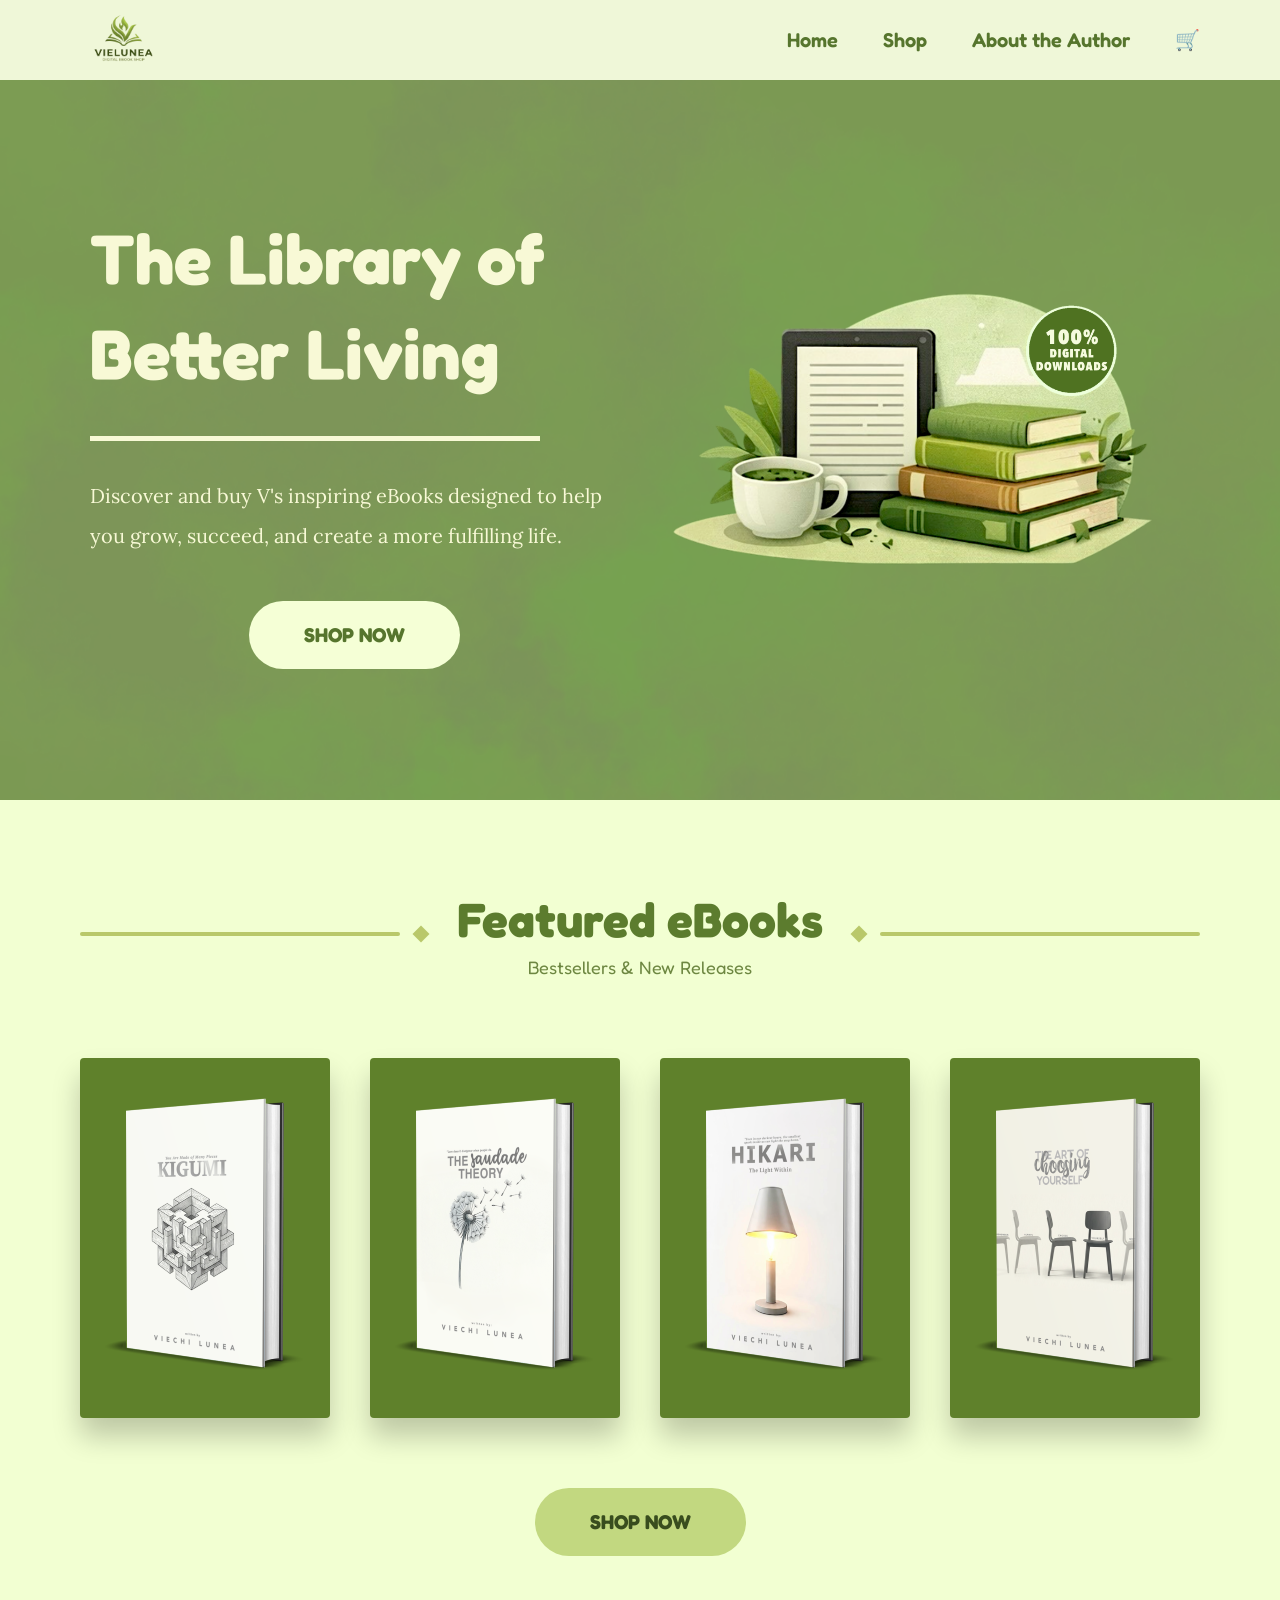
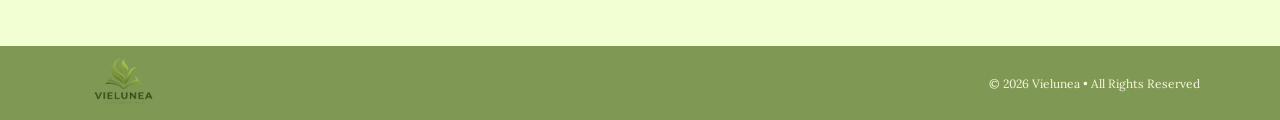
==== index.html @ cedcb0a8 "Add files via upload" ====
<!DOCTYPE html>
<html lang="en">

<head>

    <meta charset="UTF-8">
    <meta name="viewport" content="width=device-width, initial-scale=1.0">

    <title>Vielunea</title>

    <link rel="stylesheet" href="style.css">

    <!-- Google Fonts -->
    <link rel="preconnect" href="https://fonts.googleapis.com">

    <link rel="preconnect" href="https://fonts.gstatic.com" crossorigin>

    <link href="https://fonts.googleapis.com/css2?family=Fredoka:wght@400;500;600;700&family=Lora:wght@400;500&display=swap" rel="stylesheet">

</head>

<body>

    <!-- ================= NAVBAR ================= -->

    <header>

        <div class="logo">

            <img src="LOGO.PNG" alt="Vielunea Logo">

        </div>

        <nav>

            <ul>

                <li><a href="#">Home</a></li>

                <li><a href="https://ko-fi.com/viechilunea/shop" target="_blank">Shop</a></li>

                <li><a href="about.html">About the Author</a></li>

                <li>

                    <a href="https://ko-fi.com/viechilunea/shop" target="_blank">

                        🛒

                    </a>

                </li>

            </ul>

        </nav>

    </header>

    <!-- ================= HERO ================= -->

    <section class="hero">

        <div class="hero-left">

            <h1>

                The Library of <br>
                Better Living

            </h1>

            <div class="line"></div>

            <p>

                Discover and buy V's inspiring eBooks designed
                to help you grow, succeed, and create
                a more fulfilling life.

            </p>

            <a href="https://ko-fi.com/viechilunea/shop" target="_blank" class="shop-btn">

                SHOP NOW

            </a>

        </div>

        <div class="hero-right">

            <img src="DESIGN.PNG" alt="Hero">

        </div>

    </section>

    <!-- ================= FEATURED EBOOKS ================= -->

    <section class="featured">

   <div class="section-title">

        <div class="title-decoration">
            <span class="line1"></span>
            <span class="diamond"></span>
        </div>

        <div class="title-text">
            <h2>Featured eBooks</h2>
            <p>Bestsellers & New Releases</p>
        </div>

        <div class="title-decoration">
            <span class="diamond"></span>
            <span class="line1"></span>
        </div>

    </div>

        <div class="books-container">

            <a href="https://ko-fi.com/s/faf5363ed4" target="_blank" class="book-card">

                <img src="book1.png" alt="Kigumi">

            </a>

            <a href="https://ko-fi.com/s/6af732de5c" target="_blank" class="book-card">

                <img src="book2.png" alt="The Saudade Theory">

            </a>

             <a href="https://ko-fi.com/s/059b152d92" target="_blank" class="book-card">

                <img src="book3.png" alt="Hikari">

            </a>

             <a href="https://ko-fi.com/s/5d44ba60a8" target="_blank" class="book-card">

                <img src="book4.png" alt="The Art of Choosing Yourself">

            </a>

        </div>

        <div class="featured-button">

            <a href="https://ko-fi.com/viechilunea/shop" target="_blank" class="shop1-btn">

                SHOP NOW

            </a>
    
        </div>

    </section>

    
    <footer>

        <div class="footer-logo">

            <a href="index.html">

                <img src="LOGO.PNG" alt="Vielunea Logo">

            </a>

        </div>

        <div class="footer-text">

            <p>© 2026 Vielunea • All Rights Reserved</p>

        </div>

    </footer>

    <script src="js/script.js"></script>

</body>

</html>
---- style.css ----
/* ===================== RESET ===================== */

*{
    margin:0;
    padding:0;
    box-sizing:border-box;
}

html{

    scroll-behavior:smooth;

}

body{

    background:#EFF7D8;

    font-family:"Fredoka",sans-serif;

}

/* ===================== NAVBAR ===================== */

header{

    width:100%;

    height:80px;

    display:flex;

    justify-content:space-between;

    align-items:center;

    padding:0 80px;

    background:#EFF7D8;

}

.logo img{

    height:70px;

}

nav ul{

    display:flex;

    gap:45px;

    list-style:none;

    align-items:center;

}

nav a{

    text-decoration:none;

    color:#56752D;

    font-size:20px;

    font-weight:600;

    transition:.3s;

}

nav a:hover{

    color:#8AB848;

}

/* ===================== HERO ===================== */

.hero{
    width:100%;
    min-height:720px;

    background-image: url("BG.PNG");
    background-size: cover;
    background-position: center;
    background-repeat: no-repeat;

    display:flex;
    justify-content:space-between;
    align-items:center;
    padding:70px 90px;
}


.hero-left h1{

    color:#F8F9D6;

    font-size:70px;

    line-height:95px;

}

.line{

    width:450px;

    height:5px;

    background:#F8F9D6;

    margin:35px 0;

}

.hero-left p{

    font-family:"Lora",serif;

    color:#F8F9D6;

    font-size:20px;

    font-weight: 300;

    line-height:40px;

    margin-bottom:45px;

}

.hero-left{
    width:48%;
    display:flex;
    flex-direction:column;
}

.shop-btn{
    display:inline-block;
    text-decoration:none;
    color:#56752D;
    background:#F5FFD6;
    padding:22px 55px;
    border-radius:45px;
    font-size:20px;
    font-weight:700;
    transition:.3s;

    align-self:center; /* Centers the button */
}

.shop-btn:hover{
    transform:translateY(-5px);
}

.hero-right{

    width:50%;

}

.hero-right img{

    width:100%;

}

/* ===================== FEATURED ===================== */

.featured{

    background:#f2ffd2;

    padding:90px 70px;

}

/* ===================== SECTION TITLE ===================== */

.section-title{

    display:flex;

    align-items:center;

    justify-content:center;

    gap:30px;

    margin-bottom:50px;

}

.title-text{

    text-align:center;

}

.title-text h2{

    font-size:48px;

    color:#5C7C2E;

    margin:0;

}

.title-text p{

    margin-top:8px;

    color:#6D8741;

    font-size:18px;

}

/* Decoration */

.title-decoration{

    display:flex;

    align-items:center;

    gap:15px;

}

.line1{

    width:320px;

    height:4px;

    background:#B9C86A;

    border-radius:5px;

}

.diamond{

    width:12px;

    height:12px;

    background:#B9C86A;

    transform:rotate(45deg);

}

.shop1-btn{
    display:inline-block;
    text-decoration:none;
    color:#394d1e;
    background:#c2d880;
    padding:22px 55px;
    border-radius:45px;
    font-size:20px;
    font-weight:700;
    transition:.3s;

    align-self:center; /* Centers the button */
}

.shop1-btn:hover{
    transform:translateY(-5px);
}

/* ================= BOOKS ================= */

.books-container{

    display:flex;

    justify-content:center;

    gap:40px;

    flex-wrap:wrap;

    margin-top: 80px;

}

.book-card{

    width:250px;

    height:360px;

    background:#5F812B;

    display:flex;

    justify-content:center;

    align-items:center;

    text-decoration:none;

    border-radius:4px;

    overflow:hidden;

    box-shadow:0 18px 28px rgba(0,0,0,.22);

    transition:.35s;

}

.book-card:hover{

    transform:translateY(-12px);

    box-shadow:0 28px 40px rgba(0,0,0,.30);

}

.book-card img{

    width:150%;

    transition:.35s;

}

.book-card:hover img{

    transform:scale(1.06);

}

/* ================= BUTTON ================= */

.featured-button{

    margin-top:70px;

    text-align:center;

}

.active{

    color:#9CCB53 !important;

}

/* =====================================

ABOUT PAGE

===================================== */

.about-page{

    background:#EFF7D8;

    padding:80px 8%;

}

.about-page h1{

    text-align:center;

    font-size:50px;

    color:#59752F;

    margin-bottom:60px;

}

.about-container{

    background:#7F9955;

    border-radius:35px;

    display:flex;

    align-items:center;

    justify-content:space-between;

    gap:60px;

    padding:50px;

}

.about-content{

    flex:1;

}

.about-content h2{

    font-size:48px;

    color:#F9F8DC;

    margin-bottom:30px;

}

.about-content p{

    font-family:"Lora",serif;

    font-size:18px;

    line-height:1.9;

    color:#F9F8DC;

    margin-bottom:15px;

}

.about-image{

    flex:0 0 430px;

    display:flex;

    justify-content:center;

    align-items:flex-end;

}

.about-image img{

    width:200%;

    object-fit:contain;

}

/* =====================================

SOCIALS

===================================== */

.social-section{

    background:#EFF7D8;

    padding:70px 0;

    text-align:center;

}

.social-section h2{

    color:#5C7A32;

    font-size:16px;

    font-family: Georgia, 'Times New Roman', Times, serif;

    margin-bottom:25px;

}

.social-icons{

    display:flex;

    justify-content:center;

    gap:20px;

}

.social-icons img{

    width:70px;

    transition:.3s;

}

.social-icons img:hover{

    transform:translateY(-10px) scale(1.08);

}

/* =====================================

FOOTER

===================================== */

footer{

    background:#7F9955;

    padding:0 80px;

    display:flex;

    justify-content:space-between;

    align-items:center;

}

.footer-logo img{

    height:70px;

}

.footer-text p{

    color:#F9F8DC;

    font-size:12px;

    font-family:"Lora", serif;

}

/* =========================================================
   RESPONSIVE DESIGN
   ========================================================= */


/* ===================== TABLET ===================== */

@media (max-width: 1024px){

    /* ---------- NAVBAR ---------- */

    header{
        height:auto;
        min-height:75px;
        padding:10px 40px;
    }

    .logo img{
        height:60px;
    }

    nav ul{
        gap:25px;
    }

    nav a{
        font-size:17px;
    }


    /* ---------- HERO ---------- */

    .hero{
        min-height:650px;
        padding:60px 50px;
        gap:30px;
    }

    .hero-left{
        width:50%;
    }

    .hero-left h1{
        font-size:55px;
        line-height:1.25;
    }

    .line{
        width:100%;
        max-width:350px;
        margin:25px 0;
    }

    .hero-left p{
        font-size:17px;
        line-height:1.8;
        margin-bottom:35px;
    }

    .shop-btn{
        padding:18px 45px;
        font-size:18px;
    }

    .hero-right{
        width:50%;
    }


    /* ---------- FEATURED ---------- */

    .featured{
        padding:70px 40px;
    }

    .section-title{
        gap:20px;
    }

    .line1{
        width:180px;
    }

    .title-text h2{
        font-size:40px;
    }

    .title-text p{
        font-size:16px;
    }

    .books-container{
        gap:30px;
        margin-top:60px;
    }

    .book-card{
        width:220px;
        height:320px;
    }


    /* ---------- ABOUT ---------- */

    .about-page{
        padding:70px 5%;
    }

    .about-page h1{
        font-size:45px;
        margin-bottom:45px;
    }

    .about-container{
        gap:35px;
        padding:40px;
    }

    .about-content h2{
        font-size:38px;
    }

    .about-content p{
        font-size:16px;
    }

    .about-image{
        flex:0 0 320px;
    }

    .about-image img{
        width:160%;
    }


    /* ---------- FOOTER ---------- */

    footer{
        padding:10px 40px;
    }

}


/* ===================== MOBILE ===================== */

@media (max-width: 768px){

    /* ---------- NAVBAR ---------- */

    header{
        flex-direction:column;
        justify-content:center;
        gap:8px;
        padding:10px 20px 15px;
    }

    .logo img{
        height:58px;
    }

    nav{
        width:100%;
    }

    nav ul{
        justify-content:center;
        gap:18px;
        flex-wrap:wrap;
    }

    nav a{
        font-size:15px;
    }


    /* ---------- HERO ---------- */

    .hero{
        min-height:auto;
        flex-direction:column;
        justify-content:center;
        text-align:center;
        padding:60px 25px 40px;
        gap:35px;
    }

    .hero-left{
        width:100%;
        align-items:center;
    }

    .hero-left h1{
        font-size:43px;
        line-height:1.2;
    }

    .line{
        width:75%;
        height:4px;
        margin:25px auto;
    }

    .hero-left p{
        max-width:550px;
        font-size:16px;
        line-height:1.8;
        margin-bottom:30px;
    }

    .shop-btn{
        padding:16px 40px;
        font-size:17px;
    }

    .hero-right{
        width:90%;
        max-width:500px;
    }


    /* ---------- FEATURED ---------- */

    .featured{
        padding:60px 20px;
    }

    .section-title{
        gap:12px;
        margin-bottom:30px;
    }

    .title-decoration{
        gap:8px;
    }

    .line1{
        width:70px;
        height:3px;
    }

    .diamond{
        width:9px;
        height:9px;
    }

    .title-text h2{
        font-size:32px;
    }

    .title-text p{
        font-size:14px;
        margin-top:5px;
    }

    .books-container{
        gap:25px;
        margin-top:45px;
    }

    .book-card{
        width:calc(50% - 15px);
        max-width:220px;
        height:auto;
        aspect-ratio:250 / 360;
    }

    .featured-button{
        margin-top:50px;
    }

    .shop1-btn{
        padding:16px 40px;
        font-size:17px;
    }


    /* ---------- ABOUT ---------- */

    .about-page{
        padding:55px 20px;
    }

    .about-page h1{
        font-size:38px;
        margin-bottom:35px;
    }

    .about-container{
        flex-direction:column;
        gap:30px;
        padding:35px 25px 20px;
        border-radius:25px;
        text-align:center;
    }

    .about-content{
        width:100%;
    }

    .about-content h2{
        font-size:32px;
        margin-bottom:22px;
    }

    .about-content p{
        font-size:15px;
        line-height:1.8;
        margin-bottom:18px;
    }

    .about-image{
        flex:0 0 auto;
        width:100%;
    }

    .about-image img{
        width:100%;
        max-width:380px;
    }


    /* ---------- SOCIALS ---------- */

    .social-section{
        padding:55px 20px;
    }

    .social-section h2{
        font-size:15px;
        line-height:1.6;
        max-width:450px;
        margin:0 auto 25px;
    }

    .social-icons{
        gap:15px;
    }

    .social-icons img{
        width:58px;
    }


    /* ---------- FOOTER ---------- */

    footer{
        flex-direction:column;
        justify-content:center;
        text-align:center;
        gap:5px;
        padding:15px 20px;
    }

    .footer-logo img{
        height:55px;
    }

    .footer-text p{
        font-size:11px;
    }

}


/* ===================== SMALL PHONES ===================== */

@media (max-width: 480px){

    /* ---------- NAVBAR ---------- */

    header{
        padding:8px 15px 13px;
    }

    .logo img{
        height:52px;
    }

    nav ul{
        gap:12px;
    }

    nav a{
        font-size:13px;
    }


    /* ---------- HERO ---------- */

    .hero{
        padding:45px 18px 30px;
        gap:25px;
    }

    .hero-left h1{
        font-size:36px;
    }

    .line{
        width:70%;
        margin:20px auto;
    }

    .hero-left p{
        font-size:14px;
        line-height:1.7;
    }

    .shop-btn{
        padding:14px 32px;
        font-size:15px;
    }

    .hero-right{
        width:100%;
    }


    /* ---------- FEATURED ---------- */

    .featured{
        padding:45px 15px;
    }

    .section-title{
        gap:7px;
    }

    .line1{
        width:35px;
    }

    .diamond{
        width:7px;
        height:7px;
    }

    .title-text h2{
        font-size:27px;
    }

    .title-text p{
        font-size:12px;
    }

    .books-container{
        gap:15px;
        margin-top:35px;
    }

    .book-card{
        width:calc(50% - 8px);
        max-width:none;
    }

    .shop1-btn{
        padding:14px 32px;
        font-size:15px;
    }


    /* ---------- ABOUT ---------- */

    .about-page{
        padding:45px 15px;
    }

    .about-page h1{
        font-size:32px;
        margin-bottom:30px;
    }

    .about-container{
        padding:28px 20px 10px;
        border-radius:22px;
    }

    .about-content h2{
        font-size:28px;
    }

    .about-content p{
        font-size:14px;
        line-height:1.75;
    }

    .about-image img{
        max-width:320px;
    }


    /* ---------- SOCIALS ---------- */

    .social-section{
        padding:45px 15px;
    }

    .social-section h2{
        font-size:14px;
    }

    .social-icons{
        gap:12px;
    }

    .social-icons img{
        width:52px;
    }


    /* ---------- FOOTER ---------- */

    .footer-logo img{
        height:50px;
    }

    .footer-text p{
        font-size:10px;
    }

}
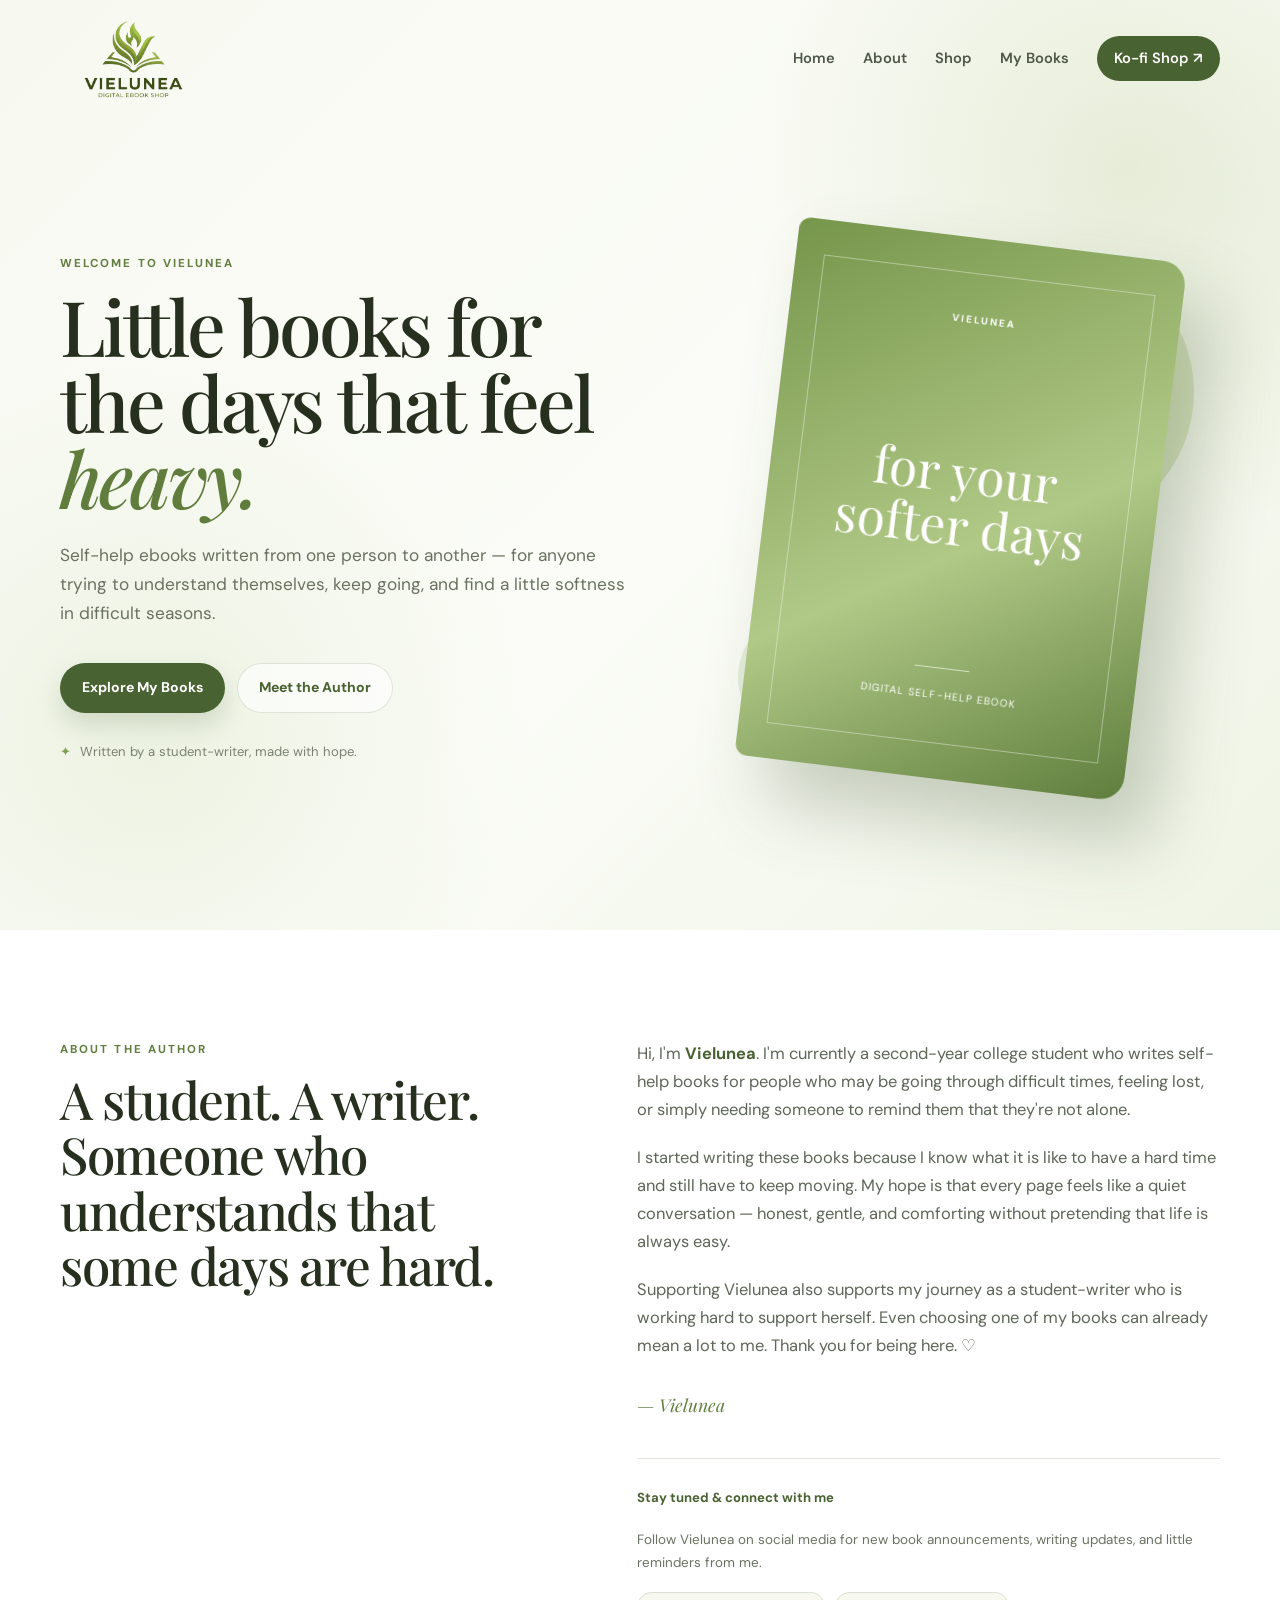
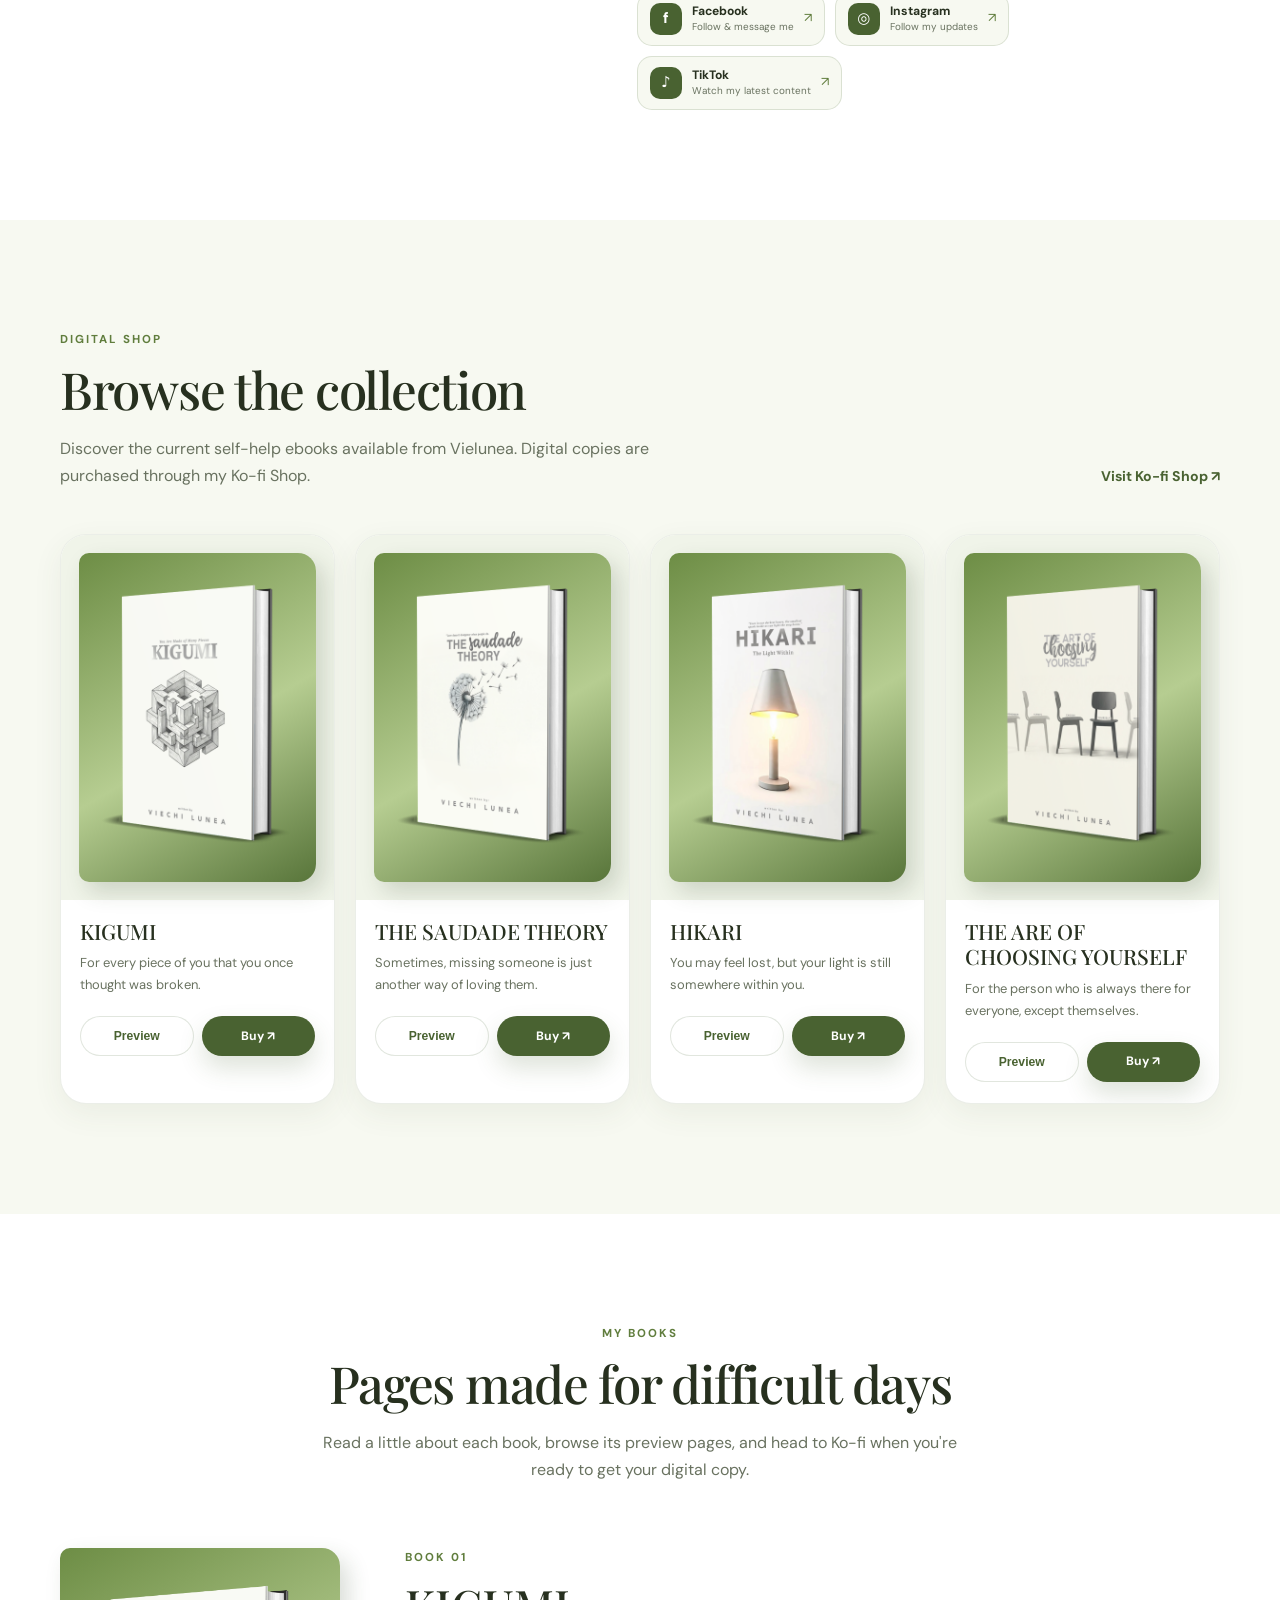
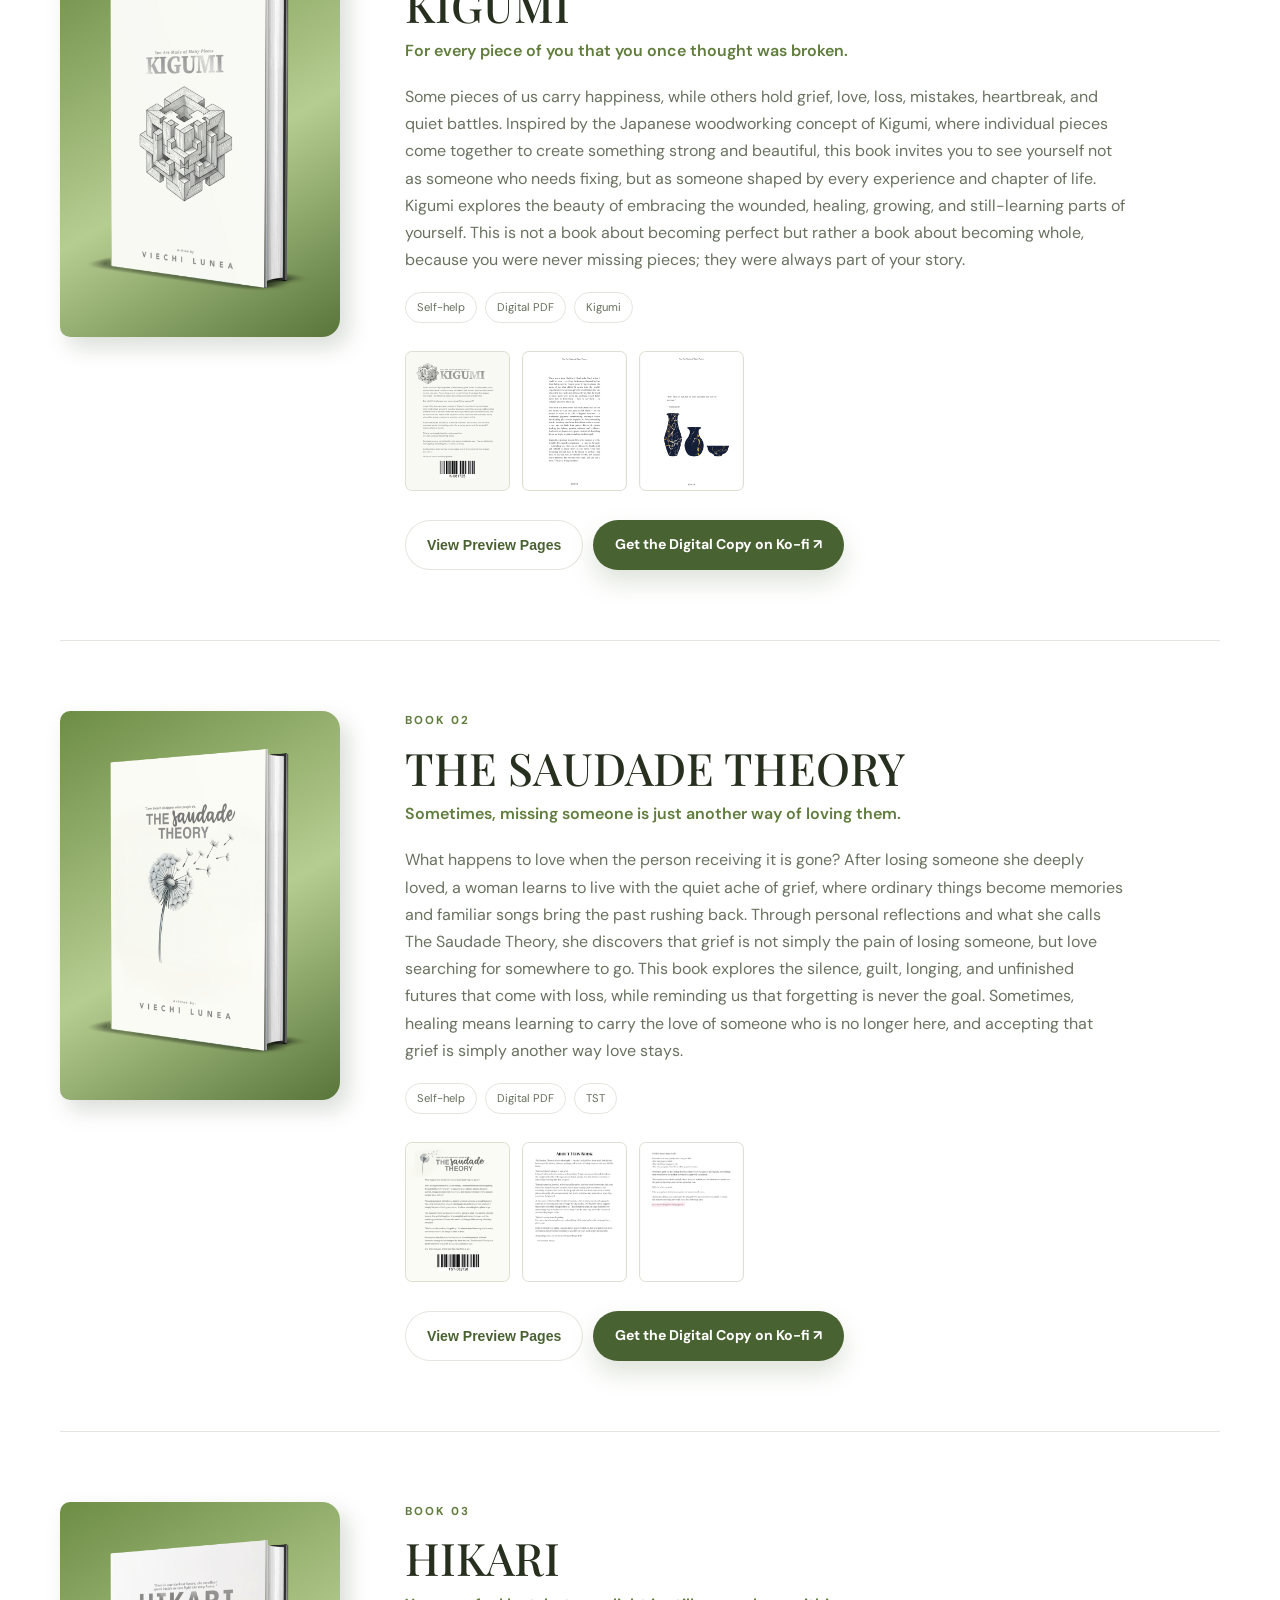
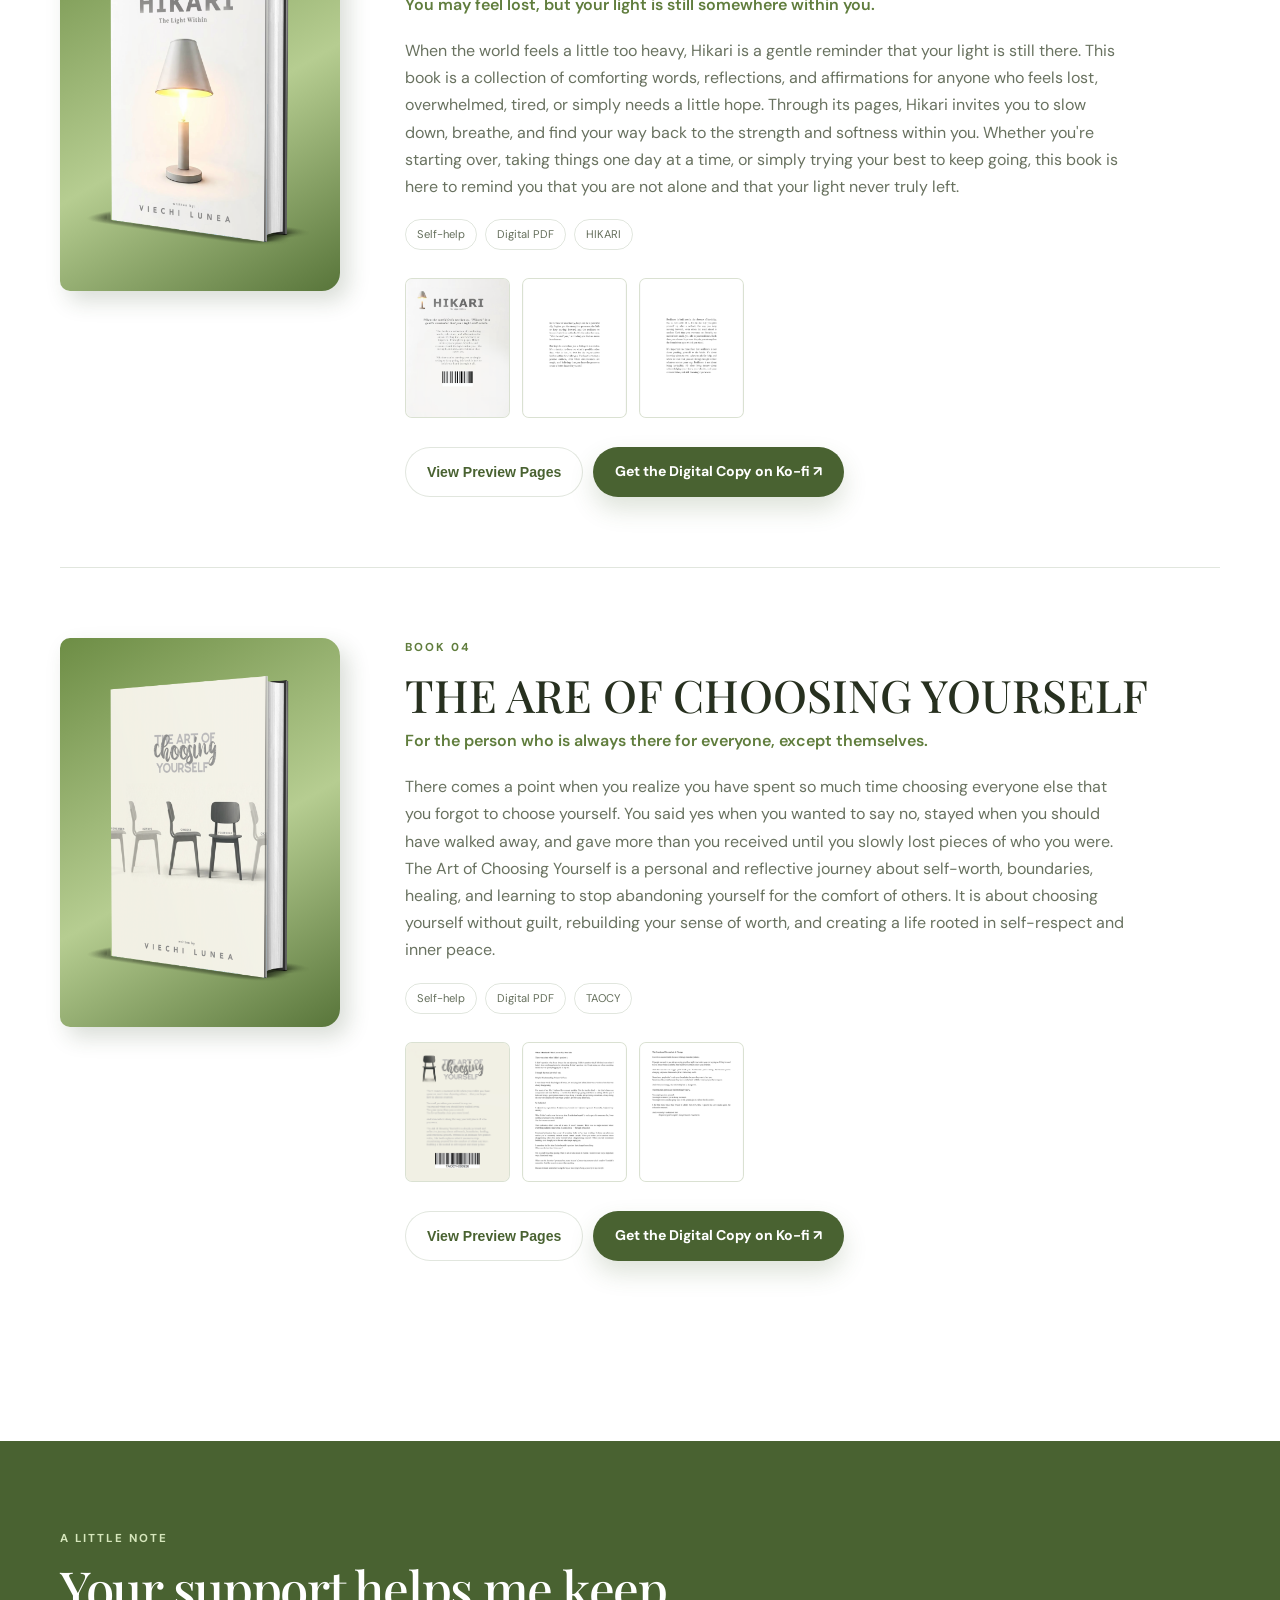
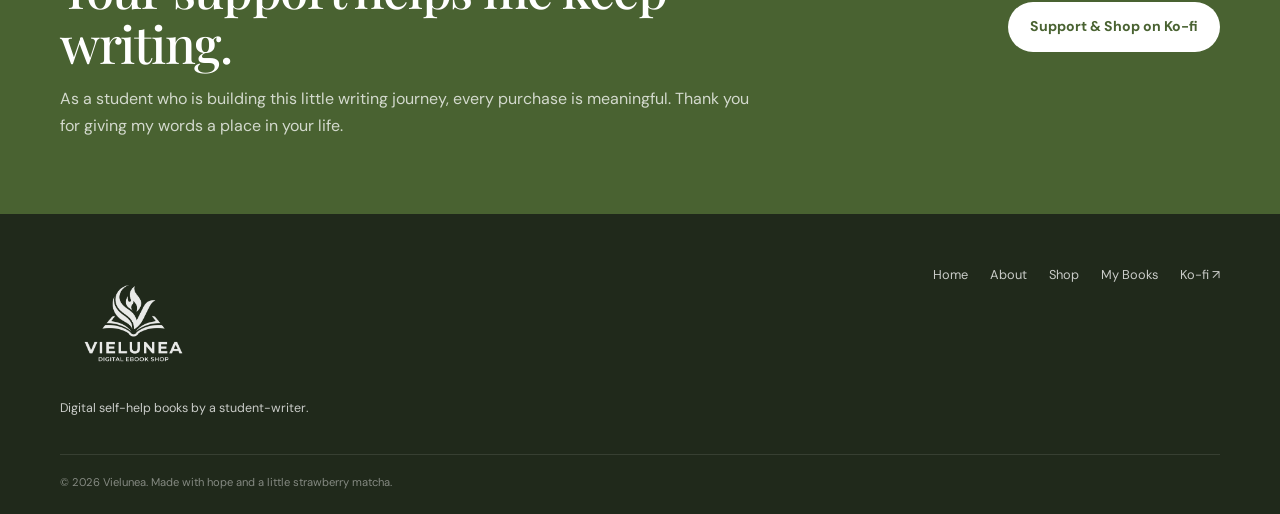
==== commit b4315ff0: "Add files via upload" ====
--- a/index.html
+++ b/index.html
@@ -1,187 +1,267 @@
-<!DOCTYPE html>
-<html lang="en">
-
-<head>
-
-    <meta charset="UTF-8">
-    <meta name="viewport" content="width=device-width, initial-scale=1.0">
-
-    <title>Vielunea</title>
-
-    <link rel="stylesheet" href="style.css">
-
-    <!-- Google Fonts -->
-    <link rel="preconnect" href="https://fonts.googleapis.com">
-
-    <link rel="preconnect" href="https://fonts.gstatic.com" crossorigin>
-
-    <link href="https://fonts.googleapis.com/css2?family=Fredoka:wght@400;500;600;700&family=Lora:wght@400;500&display=swap" rel="stylesheet">
-
-</head>
-
-<body>
-
-    <!-- ================= NAVBAR ================= -->
-
-    <header>
-
-        <div class="logo">
-
-            <img src="LOGO.PNG" alt="Vielunea Logo">
-
-        </div>
-
-        <nav>
-
-            <ul>
-
-                <li><a href="#">Home</a></li>
-
-                <li><a href="https://ko-fi.com/viechilunea/shop" target="_blank">Shop</a></li>
-
-                <li><a href="about.html">About the Author</a></li>
-
-                <li>
-
-                    <a href="https://ko-fi.com/viechilunea/shop" target="_blank">
-
-                        🛒
-
-                    </a>
-
-                </li>
-
-            </ul>
-
-        </nav>
-
-    </header>
-
-    <!-- ================= HERO ================= -->
-
-    <section class="hero">
-
-        <div class="hero-left">
-
-            <h1>
-
-                The Library of <br>
-                Better Living
-
-            </h1>
-
-            <div class="line"></div>
-
-            <p>
-
-                Discover and buy V's inspiring eBooks designed
-                to help you grow, succeed, and create
-                a more fulfilling life.
-
-            </p>
-
-            <a href="https://ko-fi.com/viechilunea/shop" target="_blank" class="shop-btn">
-
-                SHOP NOW
-
-            </a>
-
-        </div>
-
-        <div class="hero-right">
-
-            <img src="DESIGN.PNG" alt="Hero">
-
-        </div>
-
-    </section>
-
-    <!-- ================= FEATURED EBOOKS ================= -->
-
-    <section class="featured">
-
-   <div class="section-title">
-
-        <div class="title-decoration">
-            <span class="line1"></span>
-            <span class="diamond"></span>
-        </div>
-
-        <div class="title-text">
-            <h2>Featured eBooks</h2>
-            <p>Bestsellers & New Releases</p>
-        </div>
-
-        <div class="title-decoration">
-            <span class="diamond"></span>
-            <span class="line1"></span>
-        </div>
-
-    </div>
-
-        <div class="books-container">
-
-            <a href="https://ko-fi.com/s/faf5363ed4" target="_blank" class="book-card">
-
-                <img src="book1.png" alt="Kigumi">
-
-            </a>
-
-            <a href="https://ko-fi.com/s/6af732de5c" target="_blank" class="book-card">
-
-                <img src="book2.png" alt="The Saudade Theory">
-
-            </a>
-
-             <a href="https://ko-fi.com/s/059b152d92" target="_blank" class="book-card">
-
-                <img src="book3.png" alt="Hikari">
-
-            </a>
-
-             <a href="https://ko-fi.com/s/5d44ba60a8" target="_blank" class="book-card">
-
-                <img src="book4.png" alt="The Art of Choosing Yourself">
-
-            </a>
-
-        </div>
-
-        <div class="featured-button">
-
-            <a href="https://ko-fi.com/viechilunea/shop" target="_blank" class="shop1-btn">
-
-                SHOP NOW
-
-            </a>
-    
-        </div>
-
-    </section>
-
-    
-    <footer>
-
-        <div class="footer-logo">
-
-            <a href="index.html">
-
-                <img src="LOGO.PNG" alt="Vielunea Logo">
-
-            </a>
-
-        </div>
-
-        <div class="footer-text">
-
-            <p>© 2026 Vielunea • All Rights Reserved</p>
-
-        </div>
-
-    </footer>
-
-    <script src="js/script.js"></script>
-
-</body>
-
-</html>+<!DOCTYPE html>
+<html lang="en">
+<head>
+    <meta charset="UTF-8">
+    <meta name="viewport" content="width=device-width, initial-scale=1.0">
+    <meta name="description" content="Vielunea — digital self-help books by a student-writer.">
+    <meta name="theme-color" content="#edf3e3">
+    <title>Vielunea | Digital Ebook Shop</title>
+    <link rel="icon" type="image/png" href="assets/logo.png">
+    <link rel="stylesheet" href="style.css">
+</head>
+
+<body>
+    <header class="site-header" id="home">
+        <nav class="navbar container">
+            <a class="brand" href="#home" aria-label="Vielunea Home">
+                <img src="assets/logo.png" alt="Vielunea Digital Ebook Shop logo">
+            </a>
+
+            <button class="menu-toggle" id="menuToggle" aria-label="Open navigation" aria-expanded="false">
+                <span></span><span></span><span></span>
+            </button>
+
+            <div class="nav-links" id="navLinks">
+                <a href="#home">Home</a>
+                <a href="#about">About</a>
+                <a href="#shop">Shop</a>
+                <a href="#my-books">My Books</a>
+                <a class="nav-cta" href="https://ko-fi.com/viechilunea/shop" target="_blank" rel="noopener noreferrer">Ko-fi Shop ↗</a>
+            </div>
+        </nav>
+
+        <div class="hero container">
+            <div class="hero-copy">
+                <p class="eyebrow">WELCOME TO VIELUNEA</p>
+                <h1>Little books for the days that feel <em>heavy.</em></h1>
+                <p class="hero-text">
+                    Self-help ebooks written from one person to another —
+                    for anyone trying to understand themselves, keep going,
+                    and find a little softness in difficult seasons.
+                </p>
+
+                <div class="hero-actions">
+                    <a class="button button-primary" href="#my-books">Explore My Books</a>
+                    <a class="button button-ghost" href="#about">Meet the Author</a>
+                </div>
+
+                <div class="hero-note">
+                    <span class="leaf">✦</span>
+                    Written by a student-writer, made with hope.
+                </div>
+            </div>
+
+            <div class="hero-art" aria-hidden="true">
+                <div class="orb orb-one"></div>
+                <div class="orb orb-two"></div>
+                <div class="hero-card">
+                    <div class="mini-book">
+                        <span class="mini-label">VIELUNEA</span>
+                        <span class="mini-title">for your<br>softer days</span>
+                        <span class="mini-line"></span>
+                        <span class="mini-author">digital self-help ebook</span>
+                    </div>
+                </div>
+            </div>
+        </div>
+    </header>
+
+    <main>
+        <!-- ABOUT -->
+        <section class="section about-section" id="about">
+            <div class="container about-grid">
+                <div class="section-heading">
+                    <p class="eyebrow">ABOUT THE AUTHOR</p>
+                    <h2>A student. A writer. Someone who understands that some days are hard.</h2>
+                </div>
+
+                <div class="about-copy">
+                    <p>
+                        Hi, I'm <strong>Vielunea</strong>.
+                        I'm currently a second-year college student who writes
+                        self-help books for people who may be going through
+                        difficult times, feeling lost, or simply needing
+                        someone to remind them that they're not alone.
+                    </p>
+
+                    <p>
+                        I started writing these books because I know what it is
+                        like to have a hard time and still have to keep moving.
+                        My hope is that every page feels like a quiet conversation —
+                        honest, gentle, and comforting without pretending that
+                        life is always easy.
+                    </p>
+
+                    <p>
+                        Supporting Vielunea also supports my journey as a
+                        student-writer who is working hard to support herself.
+                        Even choosing one of my books can already mean a lot to me.
+                        Thank you for being here. ♡
+                    </p>
+
+                    <div class="signature">— Vielunea</div>
+
+                    <div class="social-connect">
+                        <p class="social-title">Stay tuned & connect with me</p>
+                        <p class="social-text">
+                            Follow Vielunea on social media for new book announcements,
+                            writing updates, and little reminders from me.
+                        </p>
+
+                        <div class="social-links">
+                            <a class="social-link" href="https://www.facebook.com/share/1BqPq4ExX4/?mibextid=wwXIfr" target="_blank" rel="noopener noreferrer">
+                                <span class="social-icon">f</span>
+                                <span>
+                                    <strong>Facebook</strong>
+                                    <small>Follow & message me</small>
+                                </span>
+                                <span class="social-arrow">↗</span>
+                            </a>
+
+                            <a class="social-link" href="https://www.instagram.com/_vielunea?igsh=ZDZnZWVvc3piOWpz&utm_source=qr" target="_blank" rel="noopener noreferrer">
+                                <span class="social-icon">◎</span>
+                                <span>
+                                    <strong>Instagram</strong>
+                                    <small>Follow my updates</small>
+                                </span>
+                                <span class="social-arrow">↗</span>
+                            </a>
+
+                            <a class="social-link" href="https://www.tiktok.com/@vielunea20?_r=1&_t=ZS-99KpHWqQW9q" target="_blank" rel="noopener noreferrer">
+                                <span class="social-icon">♪</span>
+                                <span>
+                                    <strong>TikTok</strong>
+                                    <small>Watch my latest content</small>
+                                </span>
+                                <span class="social-arrow">↗</span>
+                            </a>
+                        </div>
+                    </div>
+                </div>
+            </div>
+        </section>
+
+        <!-- SHOP -->
+        <section class="section shop-section" id="shop">
+            <div class="container">
+                <div class="section-top">
+                    <div>
+                        <p class="eyebrow">DIGITAL SHOP</p>
+                        <h2>Browse the collection</h2>
+                        <p class="section-intro">
+                            Discover the current self-help ebooks available from Vielunea.
+                            Digital copies are purchased through my Ko-fi Shop.
+                        </p>
+                    </div>
+
+                    <a class="text-link" id="mainKofiLink"
+                       href="https://ko-fi.com/viechilunea/shop"
+                       target="_blank"
+                       rel="noopener noreferrer">
+                        Visit Ko-fi Shop ↗
+                    </a>
+                </div>
+
+                <div class="book-grid" id="bookGrid"></div>
+            </div>
+        </section>
+
+        <!-- MY BOOKS -->
+        <section class="section books-section" id="my-books">
+            <div class="container">
+                <div class="section-heading centered">
+                    <p class="eyebrow">MY BOOKS</p>
+                    <h2>Pages made for difficult days</h2>
+                    <p class="section-intro">
+                        Read a little about each book, browse its preview pages,
+                        and head to Ko-fi when you're ready to get your digital copy.
+                    </p>
+                </div>
+
+                <div id="bookDetails"></div>
+            </div>
+        </section>
+
+        <!-- SUPPORT -->
+        <section class="support-section">
+            <div class="container support-box">
+                <div>
+                    <p class="eyebrow">A LITTLE NOTE</p>
+                    <h2>Your support helps me keep writing.</h2>
+                    <p>
+                        As a student who is building this little writing journey,
+                        every purchase is meaningful. Thank you for giving my words
+                        a place in your life.
+                    </p>
+                </div>
+
+                <a class="button button-primary" id="supportKofiLink"
+                   href="https://ko-fi.com/viechilunea/shop"
+                   target="_blank"
+                   rel="noopener noreferrer">
+                    Support & Shop on Ko-fi
+                </a>
+            </div>
+        </section>
+    </main>
+
+    <footer class="footer">
+        <div class="container footer-inner">
+            <div>
+                <img src="assets/logo.png" alt="Vielunea" class="footer-logo">
+                <p>Digital self-help books by a student-writer.</p>
+            </div>
+
+            <div class="footer-links">
+                <a href="#home">Home</a>
+                <a href="#about">About</a>
+                <a href="#shop">Shop</a>
+                <a href="#my-books">My Books</a>
+                <a id="footerKofiLink" href="https://ko-fi.com/viechilunea/shop" target="_blank" rel="noopener noreferrer">Ko-fi ↗</a>
+            </div>
+        </div>
+
+        <div class="container copyright">
+            © <span id="year"></span> Vielunea. Made with hope and a little strawberry matcha.
+        </div>
+    </footer>
+
+    <!-- PREVIEW MODAL -->
+    <div class="modal" id="previewModal" aria-hidden="true">
+        <div class="modal-backdrop" data-close-modal></div>
+
+        <div class="modal-dialog" role="dialog" aria-modal="true" aria-labelledby="modalTitle">
+            <button class="modal-close" id="modalClose" aria-label="Close preview">×</button>
+
+            <div class="modal-header">
+                <p class="eyebrow">BOOK PREVIEW</p>
+                <h3 id="modalTitle">Book Preview</h3>
+                <p id="modalSubtitle"></p>
+            </div>
+
+            <div class="preview-viewer">
+                <button class="preview-arrow" id="prevPreview" aria-label="Previous preview">‹</button>
+
+                <div class="preview-page" id="previewPage"></div>
+
+                <button class="preview-arrow" id="nextPreview" aria-label="Next preview">›</button>
+            </div>
+
+            <div class="preview-controls">
+                <span id="previewCounter">1 / 1</span>
+
+                <a class="button button-primary"
+                   id="modalBuy"
+                   href="https://ko-fi.com/viechilunea/shop"
+                   target="_blank"
+                   rel="noopener noreferrer">
+                    Buy on Ko-fi ↗
+                </a>
+            </div>
+        </div>
+    </div>
+
+    <script src="books.js"></script>
+    <script src="script.js"></script>
+</body>
+</html>
--- a/style.css
+++ b/style.css
@@ -1,1062 +1,1160 @@
-/* ===================== RESET ===================== */
-
-*{
-    margin:0;
-    padding:0;
-    box-sizing:border-box;
-}
-
-html{
-
-    scroll-behavior:smooth;
-
-}
-
-body{
-
-    background:#EFF7D8;
-
-    font-family:"Fredoka",sans-serif;
-
-}
-
-/* ===================== NAVBAR ===================== */
-
-header{
-
-    width:100%;
-
-    height:80px;
-
-    display:flex;
-
-    justify-content:space-between;
-
-    align-items:center;
-
-    padding:0 80px;
-
-    background:#EFF7D8;
-
-}
-
-.logo img{
-
-    height:70px;
-
-}
-
-nav ul{
-
-    display:flex;
-
-    gap:45px;
-
-    list-style:none;
-
-    align-items:center;
-
-}
-
-nav a{
-
-    text-decoration:none;
-
-    color:#56752D;
-
-    font-size:20px;
-
-    font-weight:600;
-
-    transition:.3s;
-
-}
-
-nav a:hover{
-
-    color:#8AB848;
-
-}
-
-/* ===================== HERO ===================== */
-
-.hero{
-    width:100%;
-    min-height:720px;
-
-    background-image: url("BG.PNG");
-    background-size: cover;
-    background-position: center;
-    background-repeat: no-repeat;
-
-    display:flex;
-    justify-content:space-between;
-    align-items:center;
-    padding:70px 90px;
-}
-
-
-.hero-left h1{
-
-    color:#F8F9D6;
-
-    font-size:70px;
-
-    line-height:95px;
-
-}
-
-.line{
-
-    width:450px;
-
-    height:5px;
-
-    background:#F8F9D6;
-
-    margin:35px 0;
-
-}
-
-.hero-left p{
-
-    font-family:"Lora",serif;
-
-    color:#F8F9D6;
-
-    font-size:20px;
-
-    font-weight: 300;
-
-    line-height:40px;
-
-    margin-bottom:45px;
-
-}
-
-.hero-left{
-    width:48%;
-    display:flex;
-    flex-direction:column;
-}
-
-.shop-btn{
-    display:inline-block;
-    text-decoration:none;
-    color:#56752D;
-    background:#F5FFD6;
-    padding:22px 55px;
-    border-radius:45px;
-    font-size:20px;
-    font-weight:700;
-    transition:.3s;
-
-    align-self:center; /* Centers the button */
-}
-
-.shop-btn:hover{
-    transform:translateY(-5px);
-}
-
-.hero-right{
-
-    width:50%;
-
-}
-
-.hero-right img{
-
-    width:100%;
-
-}
-
-/* ===================== FEATURED ===================== */
-
-.featured{
-
-    background:#f2ffd2;
-
-    padding:90px 70px;
-
-}
-
-/* ===================== SECTION TITLE ===================== */
-
-.section-title{
-
-    display:flex;
-
-    align-items:center;
-
-    justify-content:center;
-
-    gap:30px;
-
-    margin-bottom:50px;
-
-}
-
-.title-text{
-
-    text-align:center;
-
-}
-
-.title-text h2{
-
-    font-size:48px;
-
-    color:#5C7C2E;
-
-    margin:0;
-
-}
-
-.title-text p{
-
-    margin-top:8px;
-
-    color:#6D8741;
-
-    font-size:18px;
-
-}
-
-/* Decoration */
-
-.title-decoration{
-
-    display:flex;
-
-    align-items:center;
-
-    gap:15px;
-
-}
-
-.line1{
-
-    width:320px;
-
-    height:4px;
-
-    background:#B9C86A;
-
-    border-radius:5px;
-
-}
-
-.diamond{
-
-    width:12px;
-
-    height:12px;
-
-    background:#B9C86A;
-
-    transform:rotate(45deg);
-
-}
-
-.shop1-btn{
-    display:inline-block;
-    text-decoration:none;
-    color:#394d1e;
-    background:#c2d880;
-    padding:22px 55px;
-    border-radius:45px;
-    font-size:20px;
-    font-weight:700;
-    transition:.3s;
-
-    align-self:center; /* Centers the button */
-}
-
-.shop1-btn:hover{
-    transform:translateY(-5px);
-}
-
-/* ================= BOOKS ================= */
-
-.books-container{
-
-    display:flex;
-
-    justify-content:center;
-
-    gap:40px;
-
-    flex-wrap:wrap;
-
-    margin-top: 80px;
-
-}
-
-.book-card{
-
-    width:250px;
-
-    height:360px;
-
-    background:#5F812B;
-
-    display:flex;
-
-    justify-content:center;
-
-    align-items:center;
-
-    text-decoration:none;
-
-    border-radius:4px;
-
-    overflow:hidden;
-
-    box-shadow:0 18px 28px rgba(0,0,0,.22);
-
-    transition:.35s;
-
-}
-
-.book-card:hover{
-
-    transform:translateY(-12px);
-
-    box-shadow:0 28px 40px rgba(0,0,0,.30);
-
-}
-
-.book-card img{
-
-    width:150%;
-
-    transition:.35s;
-
-}
-
-.book-card:hover img{
-
-    transform:scale(1.06);
-
-}
-
-/* ================= BUTTON ================= */
-
-.featured-button{
-
-    margin-top:70px;
-
-    text-align:center;
-
-}
-
-.active{
-
-    color:#9CCB53 !important;
-
-}
-
-/* =====================================
-
-ABOUT PAGE
-
-===================================== */
-
-.about-page{
-
-    background:#EFF7D8;
-
-    padding:80px 8%;
-
-}
-
-.about-page h1{
-
-    text-align:center;
-
-    font-size:50px;
-
-    color:#59752F;
-
-    margin-bottom:60px;
-
-}
-
-.about-container{
-
-    background:#7F9955;
-
-    border-radius:35px;
-
-    display:flex;
-
-    align-items:center;
-
-    justify-content:space-between;
-
-    gap:60px;
-
-    padding:50px;
-
-}
-
-.about-content{
-
-    flex:1;
-
-}
-
-.about-content h2{
-
-    font-size:48px;
-
-    color:#F9F8DC;
-
-    margin-bottom:30px;
-
-}
-
-.about-content p{
-
-    font-family:"Lora",serif;
-
-    font-size:18px;
-
-    line-height:1.9;
-
-    color:#F9F8DC;
-
-    margin-bottom:15px;
-
-}
-
-.about-image{
-
-    flex:0 0 430px;
-
-    display:flex;
-
-    justify-content:center;
-
-    align-items:flex-end;
-
-}
-
-.about-image img{
-
-    width:200%;
-
-    object-fit:contain;
-
-}
-
-/* =====================================
-
-SOCIALS
-
-===================================== */
-
-.social-section{
-
-    background:#EFF7D8;
-
-    padding:70px 0;
-
-    text-align:center;
-
-}
-
-.social-section h2{
-
-    color:#5C7A32;
-
-    font-size:16px;
-
-    font-family: Georgia, 'Times New Roman', Times, serif;
-
-    margin-bottom:25px;
-
-}
-
-.social-icons{
-
-    display:flex;
-
-    justify-content:center;
-
-    gap:20px;
-
-}
-
-.social-icons img{
-
-    width:70px;
-
-    transition:.3s;
-
-}
-
-.social-icons img:hover{
-
-    transform:translateY(-10px) scale(1.08);
-
-}
-
-/* =====================================
-
-FOOTER
-
-===================================== */
-
-footer{
-
-    background:#7F9955;
-
-    padding:0 80px;
-
-    display:flex;
-
-    justify-content:space-between;
-
-    align-items:center;
-
-}
-
-.footer-logo img{
-
-    height:70px;
-
-}
-
-.footer-text p{
-
-    color:#F9F8DC;
-
-    font-size:12px;
-
-    font-family:"Lora", serif;
-
-}
-
-/* =========================================================
-   RESPONSIVE DESIGN
-   ========================================================= */
-
-
-/* ===================== TABLET ===================== */
-
-@media (max-width: 1024px){
-
-    /* ---------- NAVBAR ---------- */
-
-    header{
-        height:auto;
-        min-height:75px;
-        padding:10px 40px;
-    }
-
-    .logo img{
-        height:60px;
-    }
-
-    nav ul{
-        gap:25px;
-    }
-
-    nav a{
-        font-size:17px;
-    }
-
-
-    /* ---------- HERO ---------- */
-
-    .hero{
-        min-height:650px;
-        padding:60px 50px;
-        gap:30px;
-    }
-
-    .hero-left{
-        width:50%;
-    }
-
-    .hero-left h1{
-        font-size:55px;
-        line-height:1.25;
-    }
-
-    .line{
-        width:100%;
-        max-width:350px;
-        margin:25px 0;
-    }
-
-    .hero-left p{
-        font-size:17px;
-        line-height:1.8;
-        margin-bottom:35px;
-    }
-
-    .shop-btn{
-        padding:18px 45px;
-        font-size:18px;
-    }
-
-    .hero-right{
-        width:50%;
-    }
-
-
-    /* ---------- FEATURED ---------- */
-
-    .featured{
-        padding:70px 40px;
-    }
-
-    .section-title{
-        gap:20px;
-    }
-
-    .line1{
-        width:180px;
-    }
-
-    .title-text h2{
-        font-size:40px;
-    }
-
-    .title-text p{
-        font-size:16px;
-    }
-
-    .books-container{
-        gap:30px;
-        margin-top:60px;
-    }
-
-    .book-card{
-        width:220px;
-        height:320px;
-    }
-
-
-    /* ---------- ABOUT ---------- */
-
-    .about-page{
-        padding:70px 5%;
-    }
-
-    .about-page h1{
-        font-size:45px;
-        margin-bottom:45px;
-    }
-
-    .about-container{
-        gap:35px;
-        padding:40px;
-    }
-
-    .about-content h2{
-        font-size:38px;
-    }
-
-    .about-content p{
-        font-size:16px;
-    }
-
-    .about-image{
-        flex:0 0 320px;
-    }
-
-    .about-image img{
-        width:160%;
-    }
-
-
-    /* ---------- FOOTER ---------- */
-
-    footer{
-        padding:10px 40px;
-    }
-
-}
-
-
-/* ===================== MOBILE ===================== */
-
-@media (max-width: 768px){
-
-    /* ---------- NAVBAR ---------- */
-
-    header{
-        flex-direction:column;
-        justify-content:center;
-        gap:8px;
-        padding:10px 20px 15px;
-    }
-
-    .logo img{
-        height:58px;
-    }
-
-    nav{
-        width:100%;
-    }
-
-    nav ul{
-        justify-content:center;
-        gap:18px;
-        flex-wrap:wrap;
-    }
-
-    nav a{
-        font-size:15px;
-    }
-
-
-    /* ---------- HERO ---------- */
-
-    .hero{
-        min-height:auto;
-        flex-direction:column;
-        justify-content:center;
-        text-align:center;
-        padding:60px 25px 40px;
-        gap:35px;
-    }
-
-    .hero-left{
-        width:100%;
-        align-items:center;
-    }
-
-    .hero-left h1{
-        font-size:43px;
-        line-height:1.2;
-    }
-
-    .line{
-        width:75%;
-        height:4px;
-        margin:25px auto;
-    }
-
-    .hero-left p{
-        max-width:550px;
-        font-size:16px;
-        line-height:1.8;
-        margin-bottom:30px;
-    }
-
-    .shop-btn{
-        padding:16px 40px;
-        font-size:17px;
-    }
-
-    .hero-right{
-        width:90%;
-        max-width:500px;
-    }
-
-
-    /* ---------- FEATURED ---------- */
-
-    .featured{
-        padding:60px 20px;
-    }
-
-    .section-title{
-        gap:12px;
-        margin-bottom:30px;
-    }
-
-    .title-decoration{
-        gap:8px;
-    }
-
-    .line1{
-        width:70px;
-        height:3px;
-    }
-
-    .diamond{
-        width:9px;
-        height:9px;
-    }
-
-    .title-text h2{
-        font-size:32px;
-    }
-
-    .title-text p{
-        font-size:14px;
-        margin-top:5px;
-    }
-
-    .books-container{
-        gap:25px;
-        margin-top:45px;
-    }
-
-    .book-card{
-        width:calc(50% - 15px);
-        max-width:220px;
-        height:auto;
-        aspect-ratio:250 / 360;
-    }
-
-    .featured-button{
-        margin-top:50px;
-    }
-
-    .shop1-btn{
-        padding:16px 40px;
-        font-size:17px;
-    }
-
-
-    /* ---------- ABOUT ---------- */
-
-    .about-page{
-        padding:55px 20px;
-    }
-
-    .about-page h1{
-        font-size:38px;
-        margin-bottom:35px;
-    }
-
-    .about-container{
-        flex-direction:column;
-        gap:30px;
-        padding:35px 25px 20px;
-        border-radius:25px;
-        text-align:center;
-    }
-
-    .about-content{
-        width:100%;
-    }
-
-    .about-content h2{
-        font-size:32px;
-        margin-bottom:22px;
-    }
-
-    .about-content p{
-        font-size:15px;
-        line-height:1.8;
-        margin-bottom:18px;
-    }
-
-    .about-image{
-        flex:0 0 auto;
-        width:100%;
-    }
-
-    .about-image img{
-        width:100%;
-        max-width:380px;
-    }
-
-
-    /* ---------- SOCIALS ---------- */
-
-    .social-section{
-        padding:55px 20px;
-    }
-
-    .social-section h2{
-        font-size:15px;
-        line-height:1.6;
-        max-width:450px;
-        margin:0 auto 25px;
-    }
-
-    .social-icons{
-        gap:15px;
-    }
-
-    .social-icons img{
-        width:58px;
-    }
-
-
-    /* ---------- FOOTER ---------- */
-
-    footer{
-        flex-direction:column;
-        justify-content:center;
-        text-align:center;
-        gap:5px;
-        padding:15px 20px;
-    }
-
-    .footer-logo img{
-        height:55px;
-    }
-
-    .footer-text p{
-        font-size:11px;
-    }
-
-}
-
-
-/* ===================== SMALL PHONES ===================== */
-
-@media (max-width: 480px){
-
-    /* ---------- NAVBAR ---------- */
-
-    header{
-        padding:8px 15px 13px;
-    }
-
-    .logo img{
-        height:52px;
-    }
-
-    nav ul{
-        gap:12px;
-    }
-
-    nav a{
-        font-size:13px;
-    }
-
-
-    /* ---------- HERO ---------- */
-
-    .hero{
-        padding:45px 18px 30px;
-        gap:25px;
-    }
-
-    .hero-left h1{
-        font-size:36px;
-    }
-
-    .line{
-        width:70%;
-        margin:20px auto;
-    }
-
-    .hero-left p{
-        font-size:14px;
-        line-height:1.7;
-    }
-
-    .shop-btn{
-        padding:14px 32px;
-        font-size:15px;
-    }
-
-    .hero-right{
-        width:100%;
-    }
-
-
-    /* ---------- FEATURED ---------- */
-
-    .featured{
-        padding:45px 15px;
-    }
-
-    .section-title{
-        gap:7px;
-    }
-
-    .line1{
-        width:35px;
-    }
-
-    .diamond{
-        width:7px;
-        height:7px;
-    }
-
-    .title-text h2{
-        font-size:27px;
-    }
-
-    .title-text p{
-        font-size:12px;
-    }
-
-    .books-container{
-        gap:15px;
-        margin-top:35px;
-    }
-
-    .book-card{
-        width:calc(50% - 8px);
-        max-width:none;
-    }
-
-    .shop1-btn{
-        padding:14px 32px;
-        font-size:15px;
-    }
-
-
-    /* ---------- ABOUT ---------- */
-
-    .about-page{
-        padding:45px 15px;
-    }
-
-    .about-page h1{
-        font-size:32px;
-        margin-bottom:30px;
-    }
-
-    .about-container{
-        padding:28px 20px 10px;
-        border-radius:22px;
-    }
-
-    .about-content h2{
-        font-size:28px;
-    }
-
-    .about-content p{
-        font-size:14px;
-        line-height:1.75;
-    }
-
-    .about-image img{
-        max-width:320px;
-    }
-
-
-    /* ---------- SOCIALS ---------- */
-
-    .social-section{
-        padding:45px 15px;
-    }
-
-    .social-section h2{
-        font-size:14px;
-    }
-
-    .social-icons{
-        gap:12px;
-    }
-
-    .social-icons img{
-        width:52px;
-    }
-
-
-    /* ---------- FOOTER ---------- */
-
-    .footer-logo img{
-        height:50px;
-    }
-
-    .footer-text p{
-        font-size:10px;
-    }
-
-}+@import url('https://fonts.googleapis.com/css2?family=DM+Sans:wght@400;500;600;700&family=Playfair+Display:ital,wght@0,500;0,600;1,500;1,600&display=swap');
+
+:root {
+    --matcha-50: #f7f9f1;
+    --matcha-100: #edf3e3;
+    --matcha-200: #dce8cb;
+    --matcha-300: #c8d9ae;
+    --matcha-400: #a8bf7d;
+    --matcha-500: #7f9f52;
+    --matcha-600: #607d3d;
+    --matcha-700: #496231;
+    --ink: #27301f;
+    --muted: #697260;
+    --cream: #fffdf8;
+    --white: #ffffff;
+    --line: rgba(73, 98, 49, 0.16);
+    --shadow: 0 22px 55px rgba(61, 82, 40, 0.12);
+    --radius: 26px;
+}
+
+* {
+    box-sizing: border-box;
+    margin: 0;
+    padding: 0;
+}
+
+html {
+    scroll-behavior: smooth;
+}
+
+body {
+    font-family: "DM Sans", system-ui, -apple-system, BlinkMacSystemFont, "Segoe UI", sans-serif;
+    background: var(--cream);
+    color: var(--ink);
+    line-height: 1.7;
+}
+
+body.modal-open {
+    overflow: hidden;
+}
+
+a {
+    color: inherit;
+    text-decoration: none;
+}
+
+button,
+a {
+    -webkit-tap-highlight-color: transparent;
+}
+
+.container {
+    width: min(1160px, calc(100% - 40px));
+    margin: 0 auto;
+}
+
+/* HEADER / HERO */
+
+.site-header {
+    min-height: 100vh;
+    background:
+        radial-gradient(circle at 88% 18%, rgba(168, 191, 125, 0.25), transparent 28%),
+        radial-gradient(circle at 12% 80%, rgba(220, 232, 203, 0.45), transparent 28%),
+        linear-gradient(135deg, var(--matcha-50), #fbfcf7 55%, #eef4e5);
+    position: relative;
+    overflow: hidden;
+}
+
+.navbar {
+    min-height: 88px;
+    display: flex;
+    align-items: center;
+    justify-content: space-between;
+    gap: 30px;
+}
+
+.brand img {
+    display: block;
+    width: 145px;
+    height: auto;
+}
+
+.nav-links {
+    display: flex;
+    align-items: center;
+    gap: 28px;
+    font-size: 0.92rem;
+    font-weight: 600;
+}
+
+.nav-links a {
+    color: #4e5848;
+    transition: color 0.2s ease, transform 0.2s ease;
+}
+
+.nav-links a:hover {
+    color: var(--matcha-600);
+    transform: translateY(-1px);
+}
+
+.nav-links .nav-cta {
+    background: var(--matcha-700);
+    color: white;
+    padding: 10px 17px;
+    border-radius: 999px;
+}
+
+.nav-links .nav-cta:hover {
+    color: white;
+    background: var(--matcha-600);
+}
+
+.menu-toggle {
+    display: none;
+    border: 0;
+    background: transparent;
+    cursor: pointer;
+    padding: 8px;
+}
+
+.menu-toggle span {
+    display: block;
+    width: 25px;
+    height: 2px;
+    background: var(--ink);
+    margin: 5px 0;
+}
+
+.hero {
+    min-height: calc(100vh - 88px);
+    display: grid;
+    grid-template-columns: 1.05fr 0.95fr;
+    align-items: center;
+    gap: 70px;
+    padding: 60px 0 90px;
+}
+
+.eyebrow {
+    color: var(--matcha-600);
+    letter-spacing: 0.18em;
+    font-size: 0.72rem;
+    font-weight: 700;
+    text-transform: uppercase;
+    margin-bottom: 13px;
+}
+
+.hero h1 {
+    max-width: 720px;
+    font-family: "Playfair Display", Georgia, serif;
+    font-size: clamp(3.1rem, 6vw, 5.8rem);
+    line-height: 0.99;
+    letter-spacing: -0.04em;
+    font-weight: 500;
+}
+
+.hero h1 em {
+    color: var(--matcha-600);
+    font-weight: 500;
+}
+
+.hero-text {
+    max-width: 620px;
+    margin-top: 26px;
+    color: var(--muted);
+    font-size: 1.08rem;
+}
+
+.hero-actions {
+    display: flex;
+    flex-wrap: wrap;
+    gap: 12px;
+    margin-top: 34px;
+}
+
+.button {
+    display: inline-flex;
+    align-items: center;
+    justify-content: center;
+    min-height: 48px;
+    padding: 12px 21px;
+    border-radius: 999px;
+    border: 1px solid transparent;
+    font-size: 0.88rem;
+    font-weight: 700;
+    cursor: pointer;
+    transition: transform 0.2s ease, box-shadow 0.2s ease, background 0.2s ease;
+}
+
+.button:hover {
+    transform: translateY(-2px);
+}
+
+.button-primary {
+    background: var(--matcha-700);
+    color: white;
+    box-shadow: 0 12px 25px rgba(73, 98, 49, 0.18);
+}
+
+.button-primary:hover {
+    background: var(--matcha-600);
+}
+
+.button-ghost {
+    background: rgba(255,255,255,0.62);
+    border-color: var(--line);
+    color: var(--matcha-700);
+}
+
+.hero-note {
+    margin-top: 28px;
+    color: #7a8273;
+    font-size: 0.82rem;
+    display: flex;
+    align-items: center;
+    gap: 9px;
+}
+
+.leaf {
+    color: var(--matcha-500);
+}
+
+.hero-art {
+    min-height: 570px;
+    position: relative;
+    display: grid;
+    place-items: center;
+}
+
+.hero-card {
+    width: min(390px, 76%);
+    aspect-ratio: 0.72;
+    border-radius: 12px 24px 24px 12px;
+    background: linear-gradient(150deg, #76964b, #b1c987 56%, #5f7e3d);
+    transform: rotate(7deg);
+    box-shadow: 35px 40px 70px rgba(57, 76, 39, 0.25);
+    position: relative;
+    z-index: 2;
+}
+
+.mini-book {
+    position: absolute;
+    inset: 35px 28px;
+    border: 1px solid rgba(255,255,255,0.38);
+    padding: 38px 25px;
+    color: white;
+    display: flex;
+    flex-direction: column;
+    align-items: center;
+    text-align: center;
+}
+
+.mini-label {
+    font-size: 0.62rem;
+    letter-spacing: 0.2em;
+    font-weight: 700;
+}
+
+.mini-title {
+    margin-top: auto;
+    margin-bottom: auto;
+    font-family: "Playfair Display", Georgia, serif;
+    font-size: clamp(2rem, 4vw, 3.4rem);
+    line-height: 1.04;
+}
+
+.mini-line {
+    width: 55px;
+    height: 1px;
+    background: rgba(255,255,255,0.6);
+}
+
+.mini-author {
+    font-size: 0.65rem;
+    letter-spacing: 0.1em;
+    text-transform: uppercase;
+    margin-top: 18px;
+}
+
+.orb {
+    position: absolute;
+    border-radius: 50%;
+}
+
+.orb-one {
+    width: 280px;
+    height: 280px;
+    background: rgba(201, 219, 170, 0.65);
+    top: 5%;
+    right: 5%;
+}
+
+.orb-two {
+    width: 130px;
+    height: 130px;
+    background: rgba(127, 159, 82, 0.16);
+    bottom: 9%;
+    left: 7%;
+}
+
+/* GENERAL SECTIONS */
+
+.section {
+    padding: 110px 0;
+}
+
+.section-heading h2,
+.section-top h2,
+.support-box h2 {
+    font-family: "Playfair Display", Georgia, serif;
+    font-size: clamp(2.35rem, 4vw, 4rem);
+    line-height: 1.08;
+    letter-spacing: -0.025em;
+    font-weight: 500;
+}
+
+.section-intro {
+    max-width: 650px;
+    margin-top: 17px;
+    color: var(--muted);
+}
+
+.centered {
+    text-align: center;
+}
+
+.centered .section-intro {
+    margin-left: auto;
+    margin-right: auto;
+}
+
+/* ABOUT */
+
+.about-section {
+    background: var(--white);
+}
+
+.about-grid {
+    display: grid;
+    grid-template-columns: 0.9fr 1.1fr;
+    gap: 100px;
+    align-items: start;
+}
+
+.about-copy {
+    font-size: 1.03rem;
+    color: #5e6658;
+}
+
+.about-copy p + p {
+    margin-top: 20px;
+}
+
+.about-copy strong {
+    color: var(--matcha-700);
+}
+
+.signature {
+    margin-top: 30px;
+    font-family: "Playfair Display", Georgia, serif;
+    font-style: italic;
+    color: var(--matcha-600);
+    font-size: 1.1rem;
+}
+
+.social-connect {
+    margin-top: 38px;
+    padding-top: 28px;
+    border-top: 1px solid var(--line);
+}
+
+.social-title {
+    color: var(--matcha-700);
+    font-size: 0.82rem;
+    font-weight: 700;
+}
+
+.social-text {
+    font-size: 0.84rem;
+    color: var(--muted);
+    max-width: 560px;
+}
+
+.social-links {
+    display: flex;
+    flex-wrap: wrap;
+    gap: 10px;
+    margin-top: 17px;
+}
+
+.social-link {
+    display: flex;
+    align-items: center;
+    gap: 10px;
+    min-width: 165px;
+    padding: 10px 12px;
+    background: var(--matcha-50);
+    border: 1px solid var(--line);
+    border-radius: 15px;
+    transition: transform 0.2s ease, background 0.2s ease;
+}
+
+.social-link:hover {
+    transform: translateY(-3px);
+    background: var(--matcha-100);
+}
+
+.social-icon {
+    width: 32px;
+    height: 32px;
+    display: grid;
+    place-items: center;
+    flex-shrink: 0;
+    border-radius: 10px;
+    background: var(--matcha-700);
+    color: white;
+    font-weight: 700;
+    font-size: 0.95rem;
+}
+
+.social-link strong,
+.social-link small {
+    display: block;
+}
+
+.social-link strong {
+    color: var(--ink);
+    font-size: 0.76rem;
+    line-height: 1.2;
+}
+
+.social-link small {
+    color: var(--muted);
+    font-size: 0.62rem;
+    line-height: 1.25;
+    margin-top: 2px;
+}
+
+.social-arrow {
+    margin-left: auto;
+    color: var(--matcha-600);
+    font-size: 0.82rem;
+}
+
+/* SHOP */
+
+.shop-section {
+    background: var(--matcha-50);
+}
+
+.section-top {
+    display: flex;
+    justify-content: space-between;
+    align-items: end;
+    gap: 30px;
+    margin-bottom: 45px;
+}
+
+.text-link {
+    color: var(--matcha-700);
+    font-weight: 700;
+    font-size: 0.88rem;
+    white-space: nowrap;
+}
+
+.text-link:hover {
+    text-decoration: underline;
+}
+
+.book-grid {
+    display: grid;
+    grid-template-columns: repeat(4, 1fr);
+    gap: 20px;
+}
+
+.book-card {
+    background: white;
+    border: 1px solid rgba(73, 98, 49, 0.11);
+    border-radius: var(--radius);
+    overflow: hidden;
+    box-shadow: 0 10px 30px rgba(70, 90, 52, 0.07);
+    transition: transform 0.25s ease, box-shadow 0.25s ease;
+}
+
+.book-card:hover {
+    transform: translateY(-7px);
+    box-shadow: var(--shadow);
+}
+
+.cover-wrap {
+    padding: 18px;
+    background: #f0f4e9;
+}
+
+.book-cover {
+    width: 100%;
+    aspect-ratio: 0.72;
+    border-radius: 10px 18px 18px 10px;
+    background: linear-gradient(150deg, #6d8d45, #b6cd91 55%, #58753a);
+    color: white;
+    position: relative;
+    overflow: hidden;
+    box-shadow: 8px 10px 22px rgba(47, 64, 33, 0.18);
+}
+
+.book-cover.has-image {
+    background: #e9efdf;
+}
+
+.book-cover-image {
+    width: 100%;
+    height: 100%;
+    display: block;
+    object-fit: cover;
+}
+
+.book-cover-fallback {
+    position: absolute;
+    inset: 0;
+    padding: 22px;
+    display: flex;
+    flex-direction: column;
+    color: white;
+}
+
+.cover-brand {
+    font-size: 0.53rem;
+    letter-spacing: 0.2em;
+    font-weight: 700;
+}
+
+.cover-title {
+    margin: auto 0;
+    font-family: "Playfair Display", Georgia, serif;
+    font-size: clamp(1.25rem, 2.2vw, 1.7rem);
+    line-height: 1.05;
+    max-width: 90%;
+}
+
+.cover-subtitle {
+    font-size: 0.58rem;
+    line-height: 1.4;
+    opacity: 0.9;
+    max-width: 90%;
+}
+
+.cover-author {
+    margin-top: 16px;
+    padding-top: 12px;
+    border-top: 1px solid rgba(255,255,255,0.45);
+    font-size: 0.54rem;
+    text-transform: uppercase;
+    letter-spacing: 0.08em;
+}
+
+.book-card-content {
+    padding: 19px 19px 21px;
+}
+
+.book-card-content h3 {
+    font-family: "Playfair Display", Georgia, serif;
+    font-size: 1.32rem;
+    line-height: 1.2;
+    font-weight: 500;
+}
+
+.book-card-content p {
+    color: var(--muted);
+    font-size: 0.81rem;
+    margin-top: 8px;
+    min-height: 48px;
+}
+
+.card-actions {
+    display: flex;
+    gap: 8px;
+    margin-top: 16px;
+}
+
+.card-actions .button {
+    min-height: 40px;
+    padding: 8px 12px;
+    font-size: 0.76rem;
+    flex: 1;
+}
+
+/* MY BOOKS */
+
+.books-section {
+    background: var(--white);
+}
+
+.book-detail {
+    display: grid;
+    grid-template-columns: 280px 1fr;
+    gap: 65px;
+    padding: 70px 0;
+    border-bottom: 1px solid var(--line);
+}
+
+.book-detail:first-child {
+    padding-top: 65px;
+}
+
+.book-detail:last-child {
+    border-bottom: 0;
+}
+
+.detail-cover .book-cover {
+    position: sticky;
+    top: 30px;
+}
+
+.detail-info h3 {
+    font-family: "Playfair Display", Georgia, serif;
+    font-size: clamp(2rem, 3.5vw, 3.1rem);
+    line-height: 1.08;
+    font-weight: 500;
+}
+
+.detail-subtitle {
+    color: var(--matcha-600);
+    margin-top: 8px;
+    font-weight: 600;
+}
+
+.detail-description {
+    color: var(--muted);
+    max-width: 720px;
+    margin-top: 19px;
+}
+
+.detail-meta {
+    display: flex;
+    flex-wrap: wrap;
+    gap: 8px;
+    margin-top: 19px;
+}
+
+.meta-pill {
+    border: 1px solid var(--line);
+    border-radius: 999px;
+    padding: 5px 11px;
+    color: #66705d;
+    font-size: 0.7rem;
+}
+
+.preview-strip {
+    display: flex;
+    gap: 12px;
+    margin-top: 28px;
+    overflow-x: auto;
+    padding-bottom: 5px;
+}
+
+.preview-thumb {
+    min-width: 105px;
+    height: 140px;
+    border: 1px solid var(--line);
+    background: var(--matcha-50);
+    border-radius: 7px;
+    padding: 0;
+    cursor: pointer;
+    overflow: hidden;
+    position: relative;
+    transition: transform 0.2s ease, border-color 0.2s ease;
+}
+
+.preview-thumb:hover {
+    transform: translateY(-3px);
+    border-color: var(--matcha-400);
+}
+
+.preview-thumb img {
+    width: 100%;
+    height: 100%;
+    display: block;
+    object-fit: cover;
+}
+
+.preview-thumb-placeholder {
+    width: 100%;
+    height: 100%;
+    padding: 13px 11px;
+    display: flex;
+    flex-direction: column;
+    justify-content: center;
+    text-align: left;
+    background: linear-gradient(145deg, #fbfcf7, #e7efdc);
+}
+
+.preview-thumb-placeholder span {
+    display: block;
+    font-size: 0.55rem;
+    color: var(--matcha-600);
+    font-weight: 700;
+    text-transform: uppercase;
+    letter-spacing: 0.08em;
+}
+
+.preview-thumb-placeholder strong {
+    display: block;
+    margin-top: 20px;
+    font-family: "Playfair Display", Georgia, serif;
+    font-size: 0.8rem;
+    line-height: 1.2;
+}
+
+.detail-actions {
+    display: flex;
+    flex-wrap: wrap;
+    gap: 10px;
+    margin-top: 24px;
+}
+
+/* SUPPORT */
+
+.support-section {
+    padding: 75px 0;
+    background: var(--matcha-700);
+    color: white;
+}
+
+.support-box {
+    display: flex;
+    align-items: center;
+    justify-content: space-between;
+    gap: 50px;
+}
+
+.support-box .eyebrow {
+    color: #d6e6bc;
+}
+
+.support-box h2 {
+    max-width: 620px;
+}
+
+.support-box p {
+    max-width: 700px;
+    margin-top: 13px;
+    color: rgba(255,255,255,0.76);
+}
+
+.support-box .button-primary {
+    background: white;
+    color: var(--matcha-700);
+    box-shadow: none;
+    flex-shrink: 0;
+}
+
+.support-box .button-primary:hover {
+    background: var(--matcha-50);
+}
+
+/* FOOTER */
+
+.footer {
+    background: #20291b;
+    color: rgba(255,255,255,0.76);
+    padding: 50px 0 22px;
+}
+
+.footer-inner {
+    display: flex;
+    justify-content: space-between;
+    gap: 30px;
+}
+
+.footer-logo {
+    width: 145px;
+    height: auto;
+    filter: brightness(0) invert(1);
+    opacity: 0.9;
+}
+
+.footer-inner p {
+    font-size: 0.78rem;
+    margin-top: 8px;
+}
+
+.footer-links {
+    display: flex;
+    flex-wrap: wrap;
+    align-content: start;
+    gap: 10px 22px;
+    font-size: 0.8rem;
+}
+
+.footer-links a:hover {
+    color: white;
+}
+
+.copyright {
+    border-top: 1px solid rgba(255,255,255,0.1);
+    margin-top: 35px;
+    padding-top: 18px;
+    font-size: 0.7rem;
+    color: rgba(255,255,255,0.45);
+}
+
+/* MODAL */
+
+.modal {
+    position: fixed;
+    inset: 0;
+    z-index: 1000;
+    display: none;
+    place-items: center;
+    padding: 20px;
+}
+
+.modal.is-open {
+    display: grid;
+}
+
+.modal-backdrop {
+    position: absolute;
+    inset: 0;
+    background: rgba(27, 34, 22, 0.68);
+    backdrop-filter: blur(7px);
+}
+
+.modal-dialog {
+    position: relative;
+    z-index: 2;
+    width: min(850px, 100%);
+    max-height: min(900px, calc(100vh - 40px));
+    overflow: auto;
+    background: var(--cream);
+    border-radius: 26px;
+    padding: 32px;
+    box-shadow: 0 30px 90px rgba(0,0,0,0.28);
+}
+
+.modal-close {
+    position: absolute;
+    top: 15px;
+    right: 17px;
+    width: 40px;
+    height: 40px;
+    border: 0;
+    border-radius: 50%;
+    background: var(--matcha-100);
+    color: var(--matcha-700);
+    font-size: 1.7rem;
+    line-height: 1;
+    cursor: pointer;
+}
+
+.modal-header {
+    padding-right: 45px;
+}
+
+.modal-header h3 {
+    font-family: "Playfair Display", Georgia, serif;
+    font-size: 2rem;
+    font-weight: 500;
+    line-height: 1.1;
+}
+
+.modal-header p:last-child {
+    color: var(--muted);
+    font-size: 0.84rem;
+    margin-top: 4px;
+}
+
+.preview-viewer {
+    margin-top: 25px;
+    display: grid;
+    grid-template-columns: 42px 1fr 42px;
+    gap: 12px;
+    align-items: center;
+}
+
+.preview-page {
+    min-height: 560px;
+    background: white;
+    border: 1px solid var(--line);
+    box-shadow: 0 12px 30px rgba(57, 76, 39, 0.09);
+    display: grid;
+    place-items: center;
+    overflow: hidden;
+}
+
+.preview-page img {
+    width: 100%;
+    height: 100%;
+    min-height: 560px;
+    display: block;
+    object-fit: contain;
+    background: white;
+}
+
+.preview-page-fallback {
+    width: 100%;
+    min-height: 560px;
+    padding: 45px clamp(25px, 7vw, 65px);
+    display: flex;
+    flex-direction: column;
+    justify-content: center;
+    text-align: left;
+}
+
+.preview-page-fallback .page-number {
+    color: var(--matcha-500);
+    font-size: 0.68rem;
+    letter-spacing: 0.1em;
+    text-transform: uppercase;
+    font-weight: 700;
+}
+
+.preview-page-fallback h4 {
+    font-family: "Playfair Display", Georgia, serif;
+    font-size: clamp(1.7rem, 4vw, 2.6rem);
+    line-height: 1.08;
+    font-weight: 500;
+    margin: 13px 0 18px;
+}
+
+.preview-page-fallback p {
+    color: #697260;
+    font-size: 0.9rem;
+}
+
+.preview-page-fallback .page-rule {
+    width: 50px;
+    height: 2px;
+    background: var(--matcha-400);
+    margin-bottom: 10px;
+}
+
+.preview-arrow {
+    width: 42px;
+    height: 42px;
+    border: 1px solid var(--line);
+    border-radius: 50%;
+    background: white;
+    color: var(--matcha-700);
+    font-size: 1.6rem;
+    cursor: pointer;
+}
+
+.preview-arrow:hover {
+    background: var(--matcha-100);
+}
+
+.preview-controls {
+    display: flex;
+    align-items: center;
+    justify-content: space-between;
+    gap: 15px;
+    margin-top: 18px;
+}
+
+#previewCounter {
+    font-size: 0.75rem;
+    color: var(--muted);
+}
+
+/* RESPONSIVE */
+
+@media (max-width: 1000px) {
+    .book-grid {
+        grid-template-columns: repeat(2, 1fr);
+    }
+
+    .hero {
+        grid-template-columns: 1fr 0.8fr;
+        gap: 30px;
+    }
+
+    .hero-art {
+        min-height: 460px;
+    }
+
+    .about-grid {
+        gap: 55px;
+    }
+
+    .book-detail {
+        grid-template-columns: 220px 1fr;
+        gap: 40px;
+    }
+}
+
+@media (max-width: 760px) {
+    .container {
+        width: min(100% - 30px, 600px);
+    }
+
+    .navbar {
+        min-height: 75px;
+    }
+
+    .brand img {
+        width: 125px;
+    }
+
+    .menu-toggle {
+        display: block;
+        position: relative;
+        z-index: 20;
+    }
+
+    .nav-links {
+        position: absolute;
+        top: 68px;
+        left: 15px;
+        right: 15px;
+        display: none;
+        flex-direction: column;
+        align-items: stretch;
+        gap: 0;
+        padding: 10px;
+        background: rgba(255,255,255,0.97);
+        border: 1px solid var(--line);
+        border-radius: 20px;
+        box-shadow: var(--shadow);
+        z-index: 15;
+    }
+
+    .nav-links.is-open {
+        display: flex;
+    }
+
+    .nav-links a {
+        padding: 12px 14px;
+    }
+
+    .nav-links .nav-cta {
+        text-align: center;
+        margin-top: 4px;
+    }
+
+    .hero {
+        min-height: auto;
+        grid-template-columns: 1fr;
+        padding: 65px 0 80px;
+    }
+
+    .hero h1 {
+        font-size: clamp(3rem, 13vw, 4.6rem);
+    }
+
+    .hero-art {
+        min-height: 420px;
+        order: -1;
+    }
+
+    .hero-card {
+        width: min(280px, 68%);
+    }
+
+    .section {
+        padding: 80px 0;
+    }
+
+    .about-grid {
+        grid-template-columns: 1fr;
+        gap: 35px;
+    }
+
+    .section-top {
+        align-items: start;
+        flex-direction: column;
+        margin-bottom: 30px;
+    }
+
+    .book-grid {
+        grid-template-columns: repeat(2, 1fr);
+        gap: 13px;
+    }
+
+    .cover-wrap {
+        padding: 12px;
+    }
+
+    .book-card-content {
+        padding: 14px;
+    }
+
+    .book-card-content p {
+        min-height: 0;
+    }
+
+    .card-actions {
+        flex-direction: column;
+    }
+
+    .book-detail {
+        grid-template-columns: 1fr;
+        gap: 35px;
+        padding: 50px 0;
+    }
+
+    .detail-cover {
+        max-width: 260px;
+    }
+
+    .detail-cover .book-cover {
+        position: static;
+    }
+
+    .support-box,
+    .footer-inner {
+        flex-direction: column;
+        align-items: flex-start;
+    }
+
+    .support-box {
+        gap: 28px;
+    }
+
+    .modal-dialog {
+        padding: 23px 17px;
+        border-radius: 20px;
+    }
+
+    .preview-viewer {
+        grid-template-columns: 30px 1fr 30px;
+        gap: 6px;
+    }
+
+    .preview-page,
+    .preview-page img,
+    .preview-page-fallback {
+        min-height: 430px;
+    }
+
+    .preview-arrow {
+        width: 30px;
+        height: 30px;
+        font-size: 1.2rem;
+    }
+}
+
+@media (max-width: 420px) {
+    .book-grid {
+        grid-template-columns: 1fr;
+    }
+
+    .book-card {
+        display: grid;
+        grid-template-columns: 130px 1fr;
+    }
+
+    .cover-wrap {
+        padding: 10px;
+    }
+
+    .book-card-content {
+        display: flex;
+        flex-direction: column;
+        justify-content: center;
+    }
+
+    .book-card-content h3 {
+        font-size: 1.12rem;
+    }
+}
